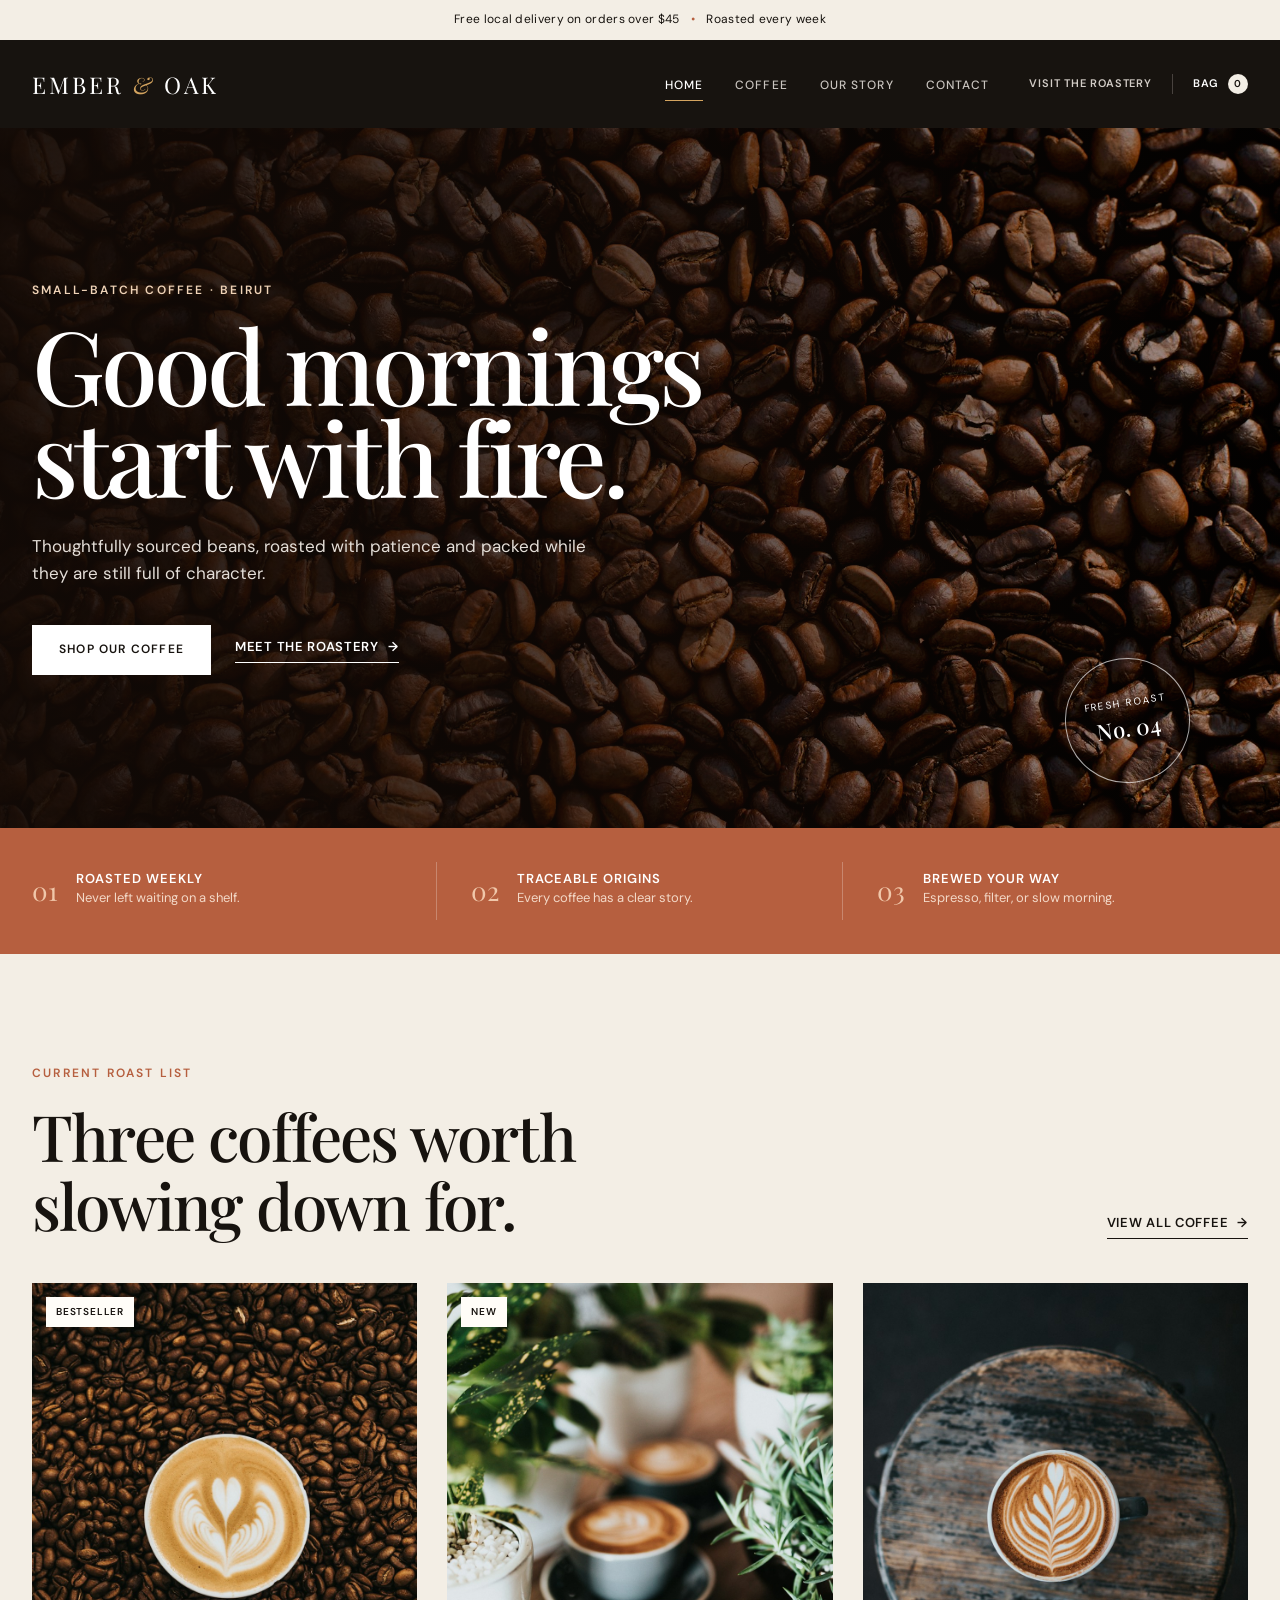
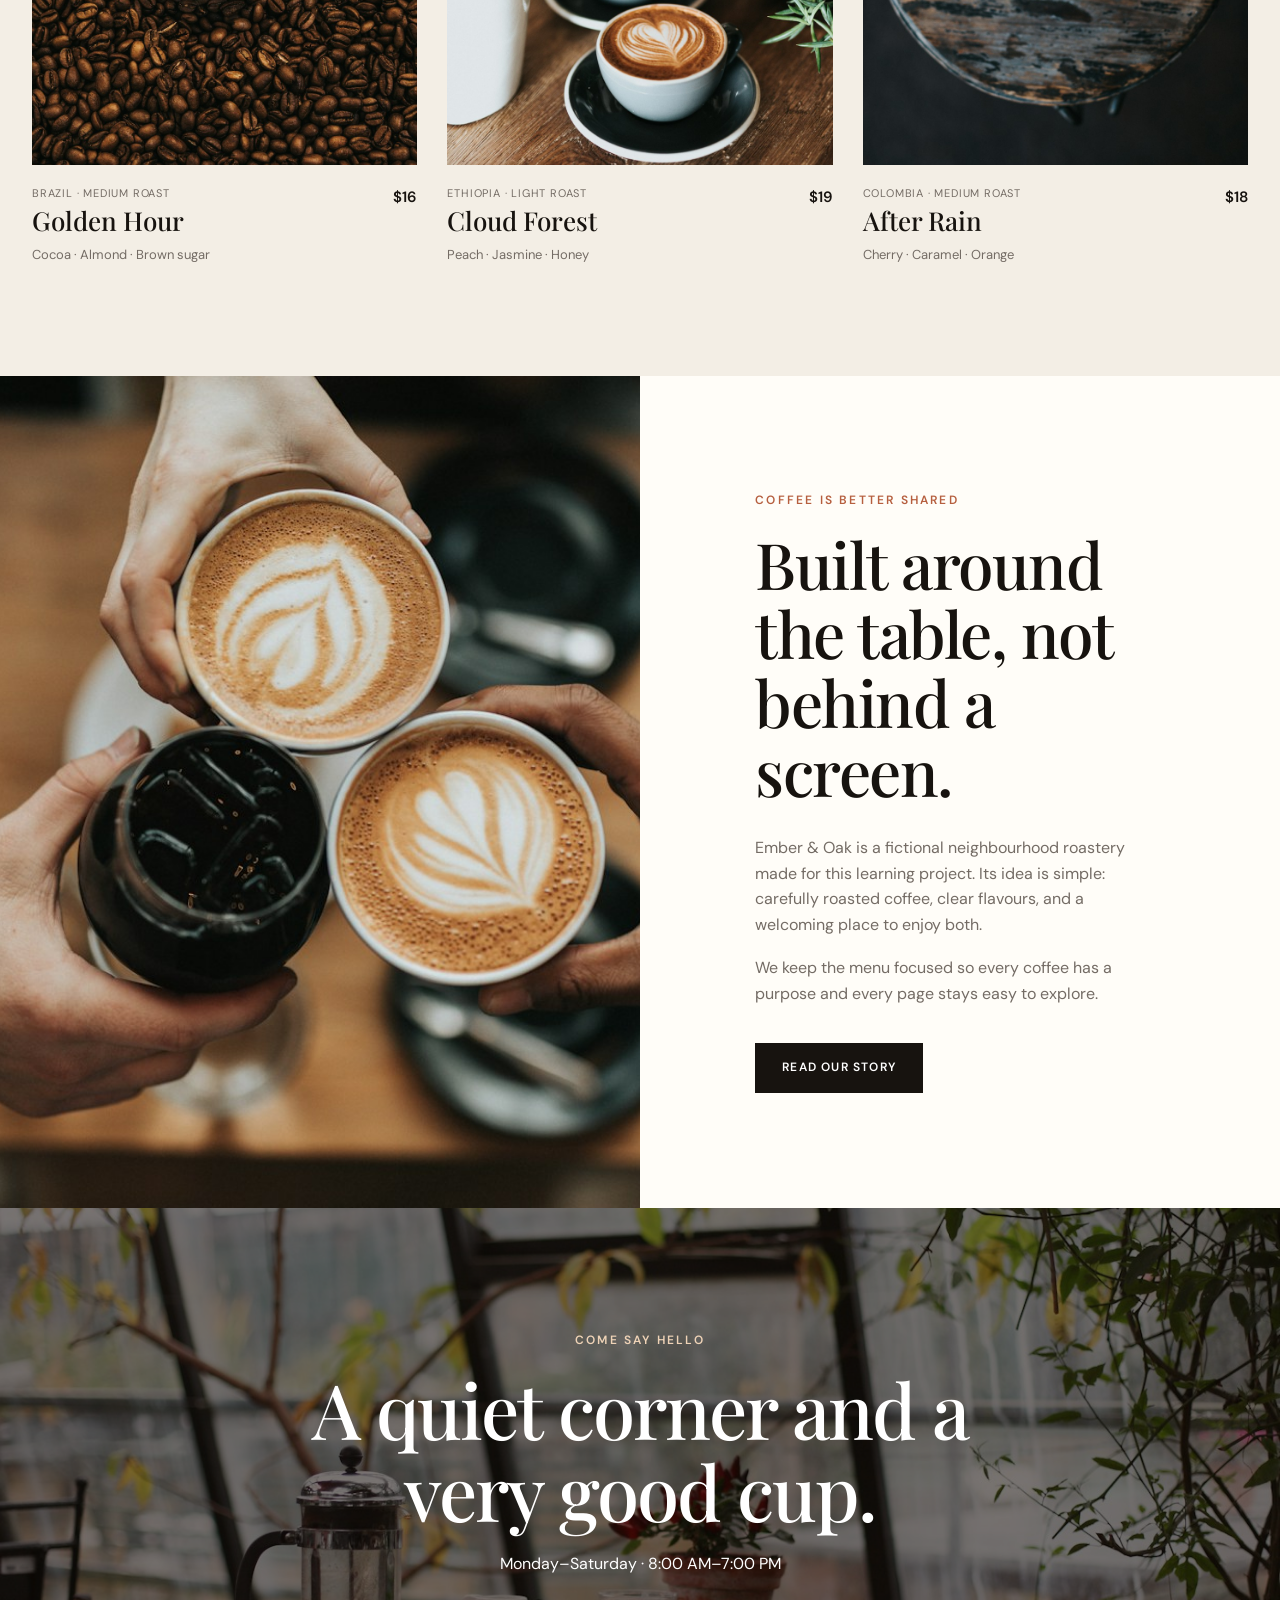
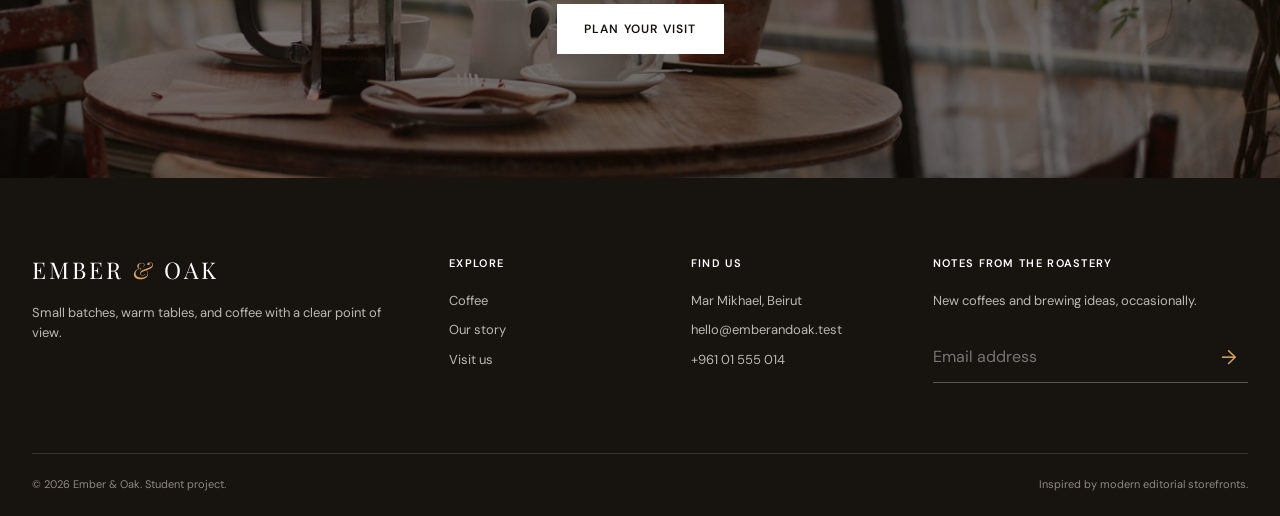
==== index.htm @ 6f73a530 "Build responsive Ember and Oak coffee website" ====
<!DOCTYPE html>
<html lang="en">
<head>
  <!-- Basic metadata helps the browser understand and display the page correctly. -->
  <meta charset="UTF-8">
  <meta name="viewport" content="width=device-width, initial-scale=1.0">
  <meta name="description" content="Ember & Oak is a fictional small-batch coffee roastery created as an HTML and CSS learning project.">
  <title>Ember & Oak | Small-Batch Coffee</title>

  <!-- Google Fonts gives the project an editorial serif and a clean body font. -->
  <link rel="preconnect" href="https://fonts.googleapis.com">
  <link rel="preconnect" href="https://fonts.gstatic.com" crossorigin>
  <link href="https://fonts.googleapis.com/css2?family=DM+Sans:wght@400;500;600&family=Playfair+Display:wght@500;600&display=swap" rel="stylesheet">

  <!-- Every page uses the same stylesheet to keep the design consistent. -->
  <link rel="stylesheet" href="style.css">
</head>

<body>
  <!-- The announcement bar is separate from the header so it can have its own colour. -->
  <div class="announcement-bar">
    <p>Free local delivery on orders over $45 <span aria-hidden="true">•</span> Roasted every week</p>
  </div>

  <!-- Reusable site header: this same structure appears on all four pages. -->
  <header class="site-header">
    <div class="container nav-shell">
      <!-- This hidden checkbox lets CSS open the mobile menu without JavaScript. -->
      <input class="menu-toggle" type="checkbox" id="menu-toggle">
      <label class="menu-button" for="menu-toggle" aria-label="Open navigation menu">
        <span></span><span></span><span></span>
      </label>

      <!-- The logo is also a link back to the homepage. -->
      <a class="brand" href="index.htm">EMBER <span>&amp;</span> OAK</a>

      <nav class="main-nav" aria-label="Main navigation">
        <ul class="nav-list">
          <li><a class="active" href="index.htm">Home</a></li>
          <li><a href="products.htm">Coffee</a></li>
          <li><a href="about.htm">Our Story</a></li>
          <li><a href="contact.htm">Contact</a></li>
        </ul>
      </nav>

      <div class="nav-actions">
        <a class="visit-link" href="contact.htm">Visit the roastery</a>
        <a class="cart-link" href="products.htm" aria-label="View coffee products">Bag <span>0</span></a>
      </div>
    </div>
  </header>

  <main>
    <!-- HERO: a large image and message create the first strong visual impression. -->
    <section class="hero">
      <img class="hero-image" src="images/hero.jpg" alt="A close view of freshly roasted coffee beans">
      <div class="hero-overlay"></div>

      <div class="container hero-content">
        <p class="eyebrow light">Small-batch coffee · Beirut</p>
        <h1>Good mornings<br>start with fire.</h1>
        <p class="hero-text">Thoughtfully sourced beans, roasted with patience and packed while they are still full of character.</p>
        <div class="button-row">
          <a class="button button-light" href="products.htm">Shop our coffee</a>
          <a class="text-link light-link" href="about.htm">Meet the roastery <span aria-hidden="true">→</span></a>
        </div>
      </div>

      <!-- A small decorative label adds the editorial feel of the reference website. -->
      <div class="roast-stamp">
        <span>Fresh roast</span>
        <strong>No. 04</strong>
      </div>
    </section>

    <!-- BENEFITS: Flexbox will place these three items in a row on larger screens. -->
    <section class="benefit-strip" aria-label="Our coffee promises">
      <div class="container benefit-list">
        <article class="benefit-item">
          <span class="benefit-number">01</span>
          <div>
            <h2>Roasted weekly</h2>
            <p>Never left waiting on a shelf.</p>
          </div>
        </article>
        <article class="benefit-item">
          <span class="benefit-number">02</span>
          <div>
            <h2>Traceable origins</h2>
            <p>Every coffee has a clear story.</p>
          </div>
        </article>
        <article class="benefit-item">
          <span class="benefit-number">03</span>
          <div>
            <h2>Brewed your way</h2>
            <p>Espresso, filter, or slow morning.</p>
          </div>
        </article>
      </div>
    </section>

    <!-- FEATURED PRODUCTS: cards repeat the same HTML structure for consistency. -->
    <section class="section-space">
      <div class="container">
        <div class="section-heading">
          <div>
            <p class="eyebrow">Current roast list</p>
            <h2>Three coffees worth slowing down for.</h2>
          </div>
          <a class="text-link" href="products.htm">View all coffee <span aria-hidden="true">→</span></a>
        </div>

        <div class="product-grid">
          <article class="product-card">
            <a class="product-image-link" href="products.htm">
              <img src="images/coffee-1.jpg" alt="Latte surrounded by roasted coffee beans">
              <span class="product-label">Bestseller</span>
            </a>
            <div class="product-info">
              <div>
                <p class="product-origin">Brazil · Medium roast</p>
                <h3>Golden Hour</h3>
              </div>
              <p class="product-price">$16</p>
            </div>
            <p class="taste-notes">Cocoa · Almond · Brown sugar</p>
          </article>

          <article class="product-card">
            <a class="product-image-link" href="products.htm">
              <img src="images/coffee-2.jpg" alt="Three cups of coffee among green plants">
              <span class="product-label">New</span>
            </a>
            <div class="product-info">
              <div>
                <p class="product-origin">Ethiopia · Light roast</p>
                <h3>Cloud Forest</h3>
              </div>
              <p class="product-price">$19</p>
            </div>
            <p class="taste-notes">Peach · Jasmine · Honey</p>
          </article>

          <article class="product-card">
            <a class="product-image-link" href="products.htm">
              <img src="images/coffee-5.jpg" alt="Latte on a weathered wooden table">
            </a>
            <div class="product-info">
              <div>
                <p class="product-origin">Colombia · Medium roast</p>
                <h3>After Rain</h3>
              </div>
              <p class="product-price">$18</p>
            </div>
            <p class="taste-notes">Cherry · Caramel · Orange</p>
          </article>
        </div>
      </div>
    </section>

    <!-- STORY: two children in a flex container create a 50/50 split layout. -->
    <section class="story-section">
      <div class="story-image-wrap">
        <img src="images/story.jpg" alt="Friends sharing three different coffee drinks">
      </div>
      <div class="story-copy">
        <p class="eyebrow">Coffee is better shared</p>
        <h2>Built around the table, not behind a screen.</h2>
        <p>Ember &amp; Oak is a fictional neighbourhood roastery made for this learning project. Its idea is simple: carefully roasted coffee, clear flavours, and a welcoming place to enjoy both.</p>
        <p>We keep the menu focused so every coffee has a purpose and every page stays easy to explore.</p>
        <a class="button button-dark" href="about.htm">Read our story</a>
      </div>
    </section>

    <!-- VISIT CTA: the background image gives this short section a strong finish. -->
    <section class="visit-banner">
      <img src="images/cafe.jpg" alt="A bright café table beside a window and plants">
      <div class="visit-overlay"></div>
      <div class="visit-content">
        <p class="eyebrow light">Come say hello</p>
        <h2>A quiet corner and a very good cup.</h2>
        <p>Monday–Saturday · 8:00 AM–7:00 PM</p>
        <a class="button button-light" href="contact.htm">Plan your visit</a>
      </div>
    </section>
  </main>

  <!-- FOOTER: Flexbox wraps these columns on smaller screens. -->
  <footer class="site-footer">
    <div class="container footer-top">
      <div class="footer-brand">
        <a class="brand" href="index.htm">EMBER <span>&amp;</span> OAK</a>
        <p>Small batches, warm tables, and coffee with a clear point of view.</p>
      </div>

      <div class="footer-column">
        <h2>Explore</h2>
        <a href="products.htm">Coffee</a>
        <a href="about.htm">Our story</a>
        <a href="contact.htm">Visit us</a>
      </div>

      <div class="footer-column">
        <h2>Find us</h2>
        <p>Mar Mikhael, Beirut</p>
        <p>hello@emberandoak.test</p>
        <p>+961 01 555 014</p>
      </div>

      <!-- This form is visual only because this assignment has no backend. -->
      <div class="footer-column newsletter">
        <h2>Notes from the roastery</h2>
        <p>New coffees and brewing ideas, occasionally.</p>
        <form class="newsletter-form" action="#">
          <label class="visually-hidden" for="footer-email">Email address</label>
          <input id="footer-email" type="email" placeholder="Email address">
          <button type="submit" aria-label="Join newsletter">→</button>
        </form>
      </div>
    </div>

    <div class="container footer-bottom">
      <p>© 2026 Ember &amp; Oak. Student project.</p>
      <p>Inspired by modern editorial storefronts.</p>
    </div>
  </footer>
</body>
</html>
---- style.css ----
/* ================================================================
   EMBER & OAK — SHARED STYLESHEET

   This one CSS file styles all four HTML pages. Keeping styles in one
   place avoids repeating code and makes the website easier to update.
   ================================================================ */

/* ---------- 1. DESIGN VARIABLES ----------
   Variables store values we use many times. Changing one variable can
   update the colour or width everywhere it appears. */
:root {
  --cream: #f3eee5;
  --paper: #fffdf8;
  --ink: #17130f;
  --espresso: #24150e;
  --brown: #6e4531;
  --clay: #b65f3f;
  --gold: #d4a45f;
  --muted: #746c65;
  --line: #d8cfc3;
  --white: #ffffff;
  --container: 1280px;
  --serif: "Playfair Display", Georgia, serif;
  --sans: "DM Sans", Arial, sans-serif;
}

/* ---------- 2. SMALL RESET ----------
   Browsers add default margins and different sizing rules. This reset
   gives us a predictable starting point. */
* {
  margin: 0;
  padding: 0;
  box-sizing: border-box;
}

html {
  scroll-behavior: smooth;
}

body {
  min-height: 100vh;
  overflow-x: hidden;
  background: var(--cream);
  color: var(--ink);
  font-family: var(--sans);
  line-height: 1.6;
}

img {
  max-width: 100%;
  display: block;
}

a {
  color: inherit;
  text-decoration: none;
}

button,
input,
select,
textarea {
  color: inherit;
  font: inherit;
}

button {
  cursor: pointer;
}

h1,
h2,
h3 {
  font-family: var(--serif);
  font-weight: 500;
  line-height: 1.08;
}

/* ---------- 3. REUSABLE HELPERS ---------- */

/* min() keeps the content centred with safe space on both sides. */
.container {
  width: min(calc(100% - 64px), var(--container));
  margin-inline: auto;
}

.section-space {
  padding: 110px 0;
}

.eyebrow {
  margin-bottom: 18px;
  color: var(--clay);
  font-size: 12px;
  font-weight: 600;
  letter-spacing: 2.2px;
  text-transform: uppercase;
}

.eyebrow.light {
  color: #efd3b7;
}

.visually-hidden {
  position: absolute;
  width: 1px;
  height: 1px;
  padding: 0;
  overflow: hidden;
  clip: rect(0, 0, 0, 0);
  white-space: nowrap;
  border: 0;
}

/* Buttons are anchors or <button> elements with the same visual class. */
.button {
  min-height: 50px;
  padding: 0 26px;
  display: inline-flex;
  align-items: center;
  justify-content: center;
  border: 1px solid transparent;
  font-size: 12px;
  font-weight: 600;
  letter-spacing: 1.2px;
  text-transform: uppercase;
  transition: background-color 0.2s ease, color 0.2s ease, transform 0.2s ease;
}

.button:hover {
  transform: translateY(-2px);
}

.button-light {
  background: var(--white);
  color: var(--ink);
}

.button-light:hover {
  background: var(--gold);
}

.button-dark {
  background: var(--ink);
  color: var(--white);
}

.button-dark:hover {
  background: var(--clay);
}

.text-link {
  display: inline-flex;
  align-items: center;
  gap: 9px;
  padding-bottom: 4px;
  border-bottom: 1px solid currentColor;
  font-size: 13px;
  font-weight: 600;
  letter-spacing: 0.7px;
  text-transform: uppercase;
}

.text-link span {
  transition: transform 0.2s ease;
}

.text-link:hover span {
  transform: translateX(5px);
}

.light-link {
  color: var(--white);
}

.button-row {
  display: flex;
  align-items: center;
  flex-wrap: wrap;
  gap: 24px;
}

/* ---------- 4. ANNOUNCEMENT AND NAVIGATION ---------- */
.announcement-bar {
  min-height: 40px;
  padding: 8px 20px;
  display: flex;
  align-items: center;
  justify-content: center;
  background: var(--cream);
  font-size: 12px;
  letter-spacing: 0.3px;
  text-align: center;
}

.announcement-bar span {
  margin: 0 8px;
  color: var(--clay);
}

.site-header {
  position: relative;
  z-index: 20;
  background: var(--ink);
  color: var(--white);
}

/* Flexbox creates one row: menu/logo/nav/actions. */
.nav-shell {
  position: relative;
  min-height: 88px;
  display: flex;
  align-items: center;
  gap: 40px;
}

.brand {
  flex-shrink: 0;
  font-family: var(--serif);
  font-size: 23px;
  letter-spacing: 3px;
  line-height: 1;
  white-space: nowrap;
}

.brand span {
  color: var(--gold);
  font-style: italic;
}

.main-nav {
  margin-left: auto;
}

.nav-list {
  display: flex;
  align-items: center;
  gap: 32px;
  list-style: none;
}

.nav-list a {
  position: relative;
  padding: 34px 0;
  color: #c9c4bf;
  font-size: 12px;
  font-weight: 500;
  letter-spacing: 1.1px;
  text-transform: uppercase;
}

.nav-list a::after {
  content: "";
  position: absolute;
  right: 0;
  bottom: 26px;
  left: 0;
  height: 1px;
  background: var(--gold);
  transform: scaleX(0);
  transform-origin: right;
  transition: transform 0.2s ease;
}

.nav-list a:hover,
.nav-list a.active {
  color: var(--white);
}

.nav-list a:hover::after,
.nav-list a.active::after {
  transform: scaleX(1);
  transform-origin: left;
}

.nav-actions {
  display: flex;
  align-items: center;
  gap: 20px;
  font-size: 11px;
  font-weight: 600;
  letter-spacing: 0.8px;
  text-transform: uppercase;
  white-space: nowrap;
}

.visit-link {
  color: #d2ccc6;
}

.cart-link {
  padding-left: 20px;
  border-left: 1px solid #48423e;
}

.cart-link span {
  width: 20px;
  height: 20px;
  margin-left: 5px;
  display: inline-flex;
  align-items: center;
  justify-content: center;
  border-radius: 50%;
  background: var(--cream);
  color: var(--ink);
  font-size: 10px;
}

/* The checkbox is functional but invisible. */
.menu-toggle {
  position: absolute;
  opacity: 0;
  pointer-events: none;
}

.menu-button {
  width: 26px;
  display: none;
  flex-direction: column;
  gap: 6px;
  cursor: pointer;
}

.menu-button span {
  width: 100%;
  height: 1px;
  display: block;
  background: var(--white);
}

/* ---------- 5. HOMEPAGE HERO ---------- */
.hero {
  position: relative;
  min-height: 700px;
  display: flex;
  align-items: center;
  overflow: hidden;
  background: var(--espresso);
}

.hero-image,
.hero-overlay {
  position: absolute;
  inset: 0;
  width: 100%;
  height: 100%;
}

.hero-image {
  object-fit: cover;
  object-position: center;
}

/* The gradient darkens only the left side so the text remains readable. */
.hero-overlay {
  background: linear-gradient(90deg, rgba(18, 10, 6, 0.93) 0%, rgba(18, 10, 6, 0.64) 47%, rgba(18, 10, 6, 0.12) 100%);
}

.hero-content {
  position: relative;
  z-index: 2;
  padding-block: 110px;
  color: var(--white);
}

.hero h1 {
  max-width: 760px;
  margin-bottom: 30px;
  font-size: clamp(62px, 8vw, 120px);
  letter-spacing: -4px;
  line-height: 0.9;
}

.hero-text {
  max-width: 570px;
  margin-bottom: 38px;
  color: #e4ded8;
  font-size: 17px;
}

.roast-stamp {
  position: absolute;
  right: 7vw;
  bottom: 45px;
  z-index: 3;
  width: 125px;
  height: 125px;
  display: flex;
  flex-direction: column;
  align-items: center;
  justify-content: center;
  border: 1px solid rgba(255, 255, 255, 0.65);
  border-radius: 50%;
  color: var(--white);
  text-align: center;
  transform: rotate(-8deg);
}

.roast-stamp span {
  font-size: 10px;
  letter-spacing: 1.5px;
  text-transform: uppercase;
}

.roast-stamp strong {
  font-family: var(--serif);
  font-size: 22px;
  font-weight: 500;
}

/* ---------- 6. BENEFIT STRIP ---------- */
.benefit-strip {
  padding: 34px 0;
  background: var(--clay);
  color: var(--white);
}

.benefit-list {
  display: flex;
  justify-content: space-between;
}

.benefit-item {
  flex: 1 1 33.333%;
  padding: 8px 34px;
  display: flex;
  align-items: center;
  gap: 18px;
  border-right: 1px solid rgba(255, 255, 255, 0.25);
}

.benefit-item:first-child {
  padding-left: 0;
}

.benefit-item:last-child {
  padding-right: 0;
  border-right: 0;
}

.benefit-number {
  font-family: var(--serif);
  font-size: 26px;
  color: #f0c7aa;
}

.benefit-item h2 {
  margin-bottom: 2px;
  font-family: var(--sans);
  font-size: 13px;
  font-weight: 600;
  letter-spacing: 1px;
  text-transform: uppercase;
}

.benefit-item p {
  color: #f3d9c8;
  font-size: 13px;
}

/* ---------- 7. SECTION HEADINGS AND PRODUCT CARDS ---------- */
.section-heading {
  margin-bottom: 44px;
  display: flex;
  align-items: flex-end;
  justify-content: space-between;
  gap: 40px;
}

.section-heading h2 {
  max-width: 720px;
  font-size: clamp(40px, 5vw, 66px);
  letter-spacing: -1.8px;
}

/* The grid is built with Flexbox because Flexbox is a focus of the task. */
.product-grid {
  display: flex;
  flex-wrap: wrap;
  gap: 30px;
}

.product-card {
  flex: 1 1 calc(33.333% - 20px);
  min-width: 260px;
}

.product-image-link {
  position: relative;
  aspect-ratio: 4 / 5;
  display: block;
  overflow: hidden;
  background: #ded5ca;
}

.product-image-link img {
  width: 100%;
  height: 100%;
  object-fit: cover;
  transition: transform 0.45s ease;
}

.product-card:hover .product-image-link img {
  transform: scale(1.035);
}

.product-label {
  position: absolute;
  top: 14px;
  left: 14px;
  padding: 7px 10px;
  background: var(--paper);
  color: var(--ink);
  font-size: 10px;
  font-weight: 600;
  letter-spacing: 0.8px;
  text-transform: uppercase;
}

.product-info {
  margin-top: 20px;
  display: flex;
  align-items: flex-start;
  justify-content: space-between;
  gap: 20px;
}

.product-origin {
  margin-bottom: 5px;
  color: var(--muted);
  font-size: 11px;
  letter-spacing: 0.8px;
  text-transform: uppercase;
}

.product-info h2,
.product-info h3 {
  font-size: 26px;
}

.product-price {
  font-size: 15px;
  font-weight: 600;
}

.taste-notes {
  margin-top: 10px;
  color: var(--muted);
  font-size: 13px;
}

/* ---------- 8. SPLIT STORY SECTION ---------- */
.story-section {
  display: flex;
  align-items: stretch;
  background: var(--paper);
}

.story-image-wrap,
.story-copy {
  flex: 1 1 50%;
}

.story-image-wrap {
  min-height: 650px;
}

.story-image-wrap img {
  width: 100%;
  height: 100%;
  object-fit: cover;
}

.story-copy {
  padding: clamp(70px, 9vw, 145px);
  display: flex;
  flex-direction: column;
  align-items: flex-start;
  justify-content: center;
}

.story-copy h2 {
  max-width: 600px;
  margin-bottom: 30px;
  font-size: clamp(42px, 5vw, 68px);
  letter-spacing: -1.5px;
}

.story-copy p:not(.eyebrow) {
  max-width: 590px;
  margin-bottom: 18px;
  color: var(--muted);
}

.story-copy .button {
  margin-top: 18px;
}

/* ---------- 9. VISIT BANNER ---------- */
.visit-banner {
  position: relative;
  min-height: 570px;
  display: flex;
  align-items: center;
  justify-content: center;
  overflow: hidden;
  text-align: center;
}

.visit-banner > img,
.visit-overlay {
  position: absolute;
  inset: 0;
  width: 100%;
  height: 100%;
}

.visit-banner > img {
  object-fit: cover;
}

.visit-overlay {
  background: rgba(20, 12, 7, 0.57);
}

.visit-content {
  position: relative;
  z-index: 2;
  width: min(calc(100% - 40px), 720px);
  color: var(--white);
}

.visit-content h2 {
  margin-bottom: 18px;
  font-size: clamp(44px, 6vw, 76px);
  letter-spacing: -2px;
}

.visit-content > p:not(.eyebrow) {
  margin-bottom: 28px;
}

/* ---------- 10. PRODUCTS PAGE ---------- */
.page-hero {
  min-height: 470px;
  display: flex;
  align-items: center;
  color: var(--white);
}

.coffee-page-hero {
  background:
    linear-gradient(90deg, rgba(20, 11, 6, 0.95), rgba(20, 11, 6, 0.48)),
    url("images/coffee-6.jpg") center / cover no-repeat;
}

.page-hero-content {
  padding-block: 80px;
}

.page-hero h1 {
  max-width: 820px;
  margin-bottom: 24px;
  font-size: clamp(54px, 7vw, 92px);
  letter-spacing: -3px;
}

.page-hero-content > p:last-child {
  max-width: 610px;
  color: #ded7d1;
  font-size: 17px;
}

.product-toolbar {
  margin-bottom: 45px;
  padding-bottom: 20px;
  display: flex;
  align-items: center;
  justify-content: space-between;
  gap: 30px;
  border-bottom: 1px solid var(--line);
}

.filter-list {
  display: flex;
  align-items: center;
  flex-wrap: wrap;
  gap: 8px;
}

.filter-button {
  padding: 8px 14px;
  border: 1px solid var(--line);
  border-radius: 30px;
  background: transparent;
  color: var(--muted);
  font-size: 12px;
}

.filter-button:hover,
.filter-button.active {
  border-color: var(--ink);
  background: var(--ink);
  color: var(--white);
}

.full-product-grid {
  row-gap: 65px;
}

.brew-callout {
  padding: 90px 0;
  background: var(--clay);
  color: var(--white);
}

.brew-callout-inner {
  display: flex;
  align-items: center;
  justify-content: space-between;
  gap: 50px;
}

.brew-callout h2 {
  max-width: 820px;
  font-size: clamp(40px, 5vw, 64px);
}

/* ---------- 11. ABOUT PAGE ---------- */
.inner-hero {
  min-height: 660px;
  display: flex;
  background: var(--paper);
}

.inner-hero-copy,
.inner-hero-image {
  flex: 1 1 50%;
}

.inner-hero-copy {
  padding: clamp(70px, 9vw, 150px);
  display: flex;
  flex-direction: column;
  align-items: flex-start;
  justify-content: center;
}

.inner-hero-copy h1 {
  max-width: 670px;
  margin-bottom: 30px;
  font-size: clamp(52px, 6vw, 86px);
  letter-spacing: -2.5px;
}

.inner-hero-copy > p:last-child {
  max-width: 560px;
  color: var(--muted);
  font-size: 17px;
}

.inner-hero-image img {
  width: 100%;
  height: 100%;
  object-fit: cover;
}

.stats-section {
  padding: 52px 0;
  background: var(--espresso);
  color: var(--white);
}

.stats-list {
  display: flex;
}

.stat {
  flex: 1 1 25%;
  padding: 5px 32px;
  display: flex;
  flex-direction: column;
  border-right: 1px solid #524035;
}

.stat:first-child {
  padding-left: 0;
}

.stat:last-child {
  padding-right: 0;
  border-right: 0;
}

.stat strong {
  margin-bottom: 4px;
  font-family: var(--serif);
  font-size: 44px;
  font-weight: 500;
  color: var(--gold);
}

.stat span {
  color: #cfc3b9;
  font-size: 12px;
  letter-spacing: 0.7px;
  text-transform: uppercase;
}

.editorial-story {
  max-width: 1000px;
}

.editorial-story h2 {
  max-width: 900px;
  margin-bottom: 48px;
  font-size: clamp(48px, 6vw, 78px);
  letter-spacing: -2px;
}

.story-columns {
  display: flex;
  gap: 55px;
}

.story-columns p {
  flex: 1 1 50%;
  color: var(--muted);
  font-size: 16px;
}

.process-section {
  background: #e8dfd4;
}

.process-list {
  display: flex;
  gap: 24px;
}

.process-card {
  flex: 1 1 33.333%;
  min-height: 320px;
  padding: 38px;
  display: flex;
  flex-direction: column;
  background: var(--paper);
}

.process-card > span {
  margin-bottom: auto;
  color: var(--clay);
  font-family: var(--serif);
  font-size: 30px;
}

.process-card h3 {
  margin: 42px 0 14px;
  font-size: 28px;
}

.process-card p {
  color: var(--muted);
  font-size: 14px;
}

.reverse-story {
  flex-direction: row-reverse;
}

/* ---------- 12. CONTACT PAGE ---------- */
.contact-intro {
  padding: 110px 0 75px;
  background: var(--paper);
}

.contact-intro h1 {
  max-width: 1000px;
  font-size: clamp(54px, 7vw, 94px);
  letter-spacing: -3px;
}

.contact-section {
  padding: 95px 0 120px;
  background: var(--paper);
}

.contact-layout {
  display: flex;
  align-items: flex-start;
  gap: clamp(70px, 10vw, 150px);
}

.contact-details,
.contact-form {
  flex: 1 1 50%;
}

.contact-details h2 {
  max-width: 530px;
  margin-bottom: 25px;
  font-size: clamp(42px, 5vw, 66px);
}

.contact-lead {
  max-width: 520px;
  margin-bottom: 45px;
  color: var(--muted);
}

.contact-group {
  padding: 22px 0;
  border-top: 1px solid var(--line);
}

.contact-group h3 {
  margin-bottom: 8px;
  font-family: var(--sans);
  font-size: 12px;
  font-weight: 600;
  letter-spacing: 1px;
  text-transform: uppercase;
}

.contact-group p {
  color: var(--muted);
}

.contact-form {
  padding: 45px;
  background: var(--cream);
}

.form-row {
  display: flex;
  gap: 18px;
}

.form-row .form-field {
  flex: 1 1 50%;
}

.form-field {
  margin-bottom: 22px;
}

.form-field label {
  margin-bottom: 8px;
  display: block;
  font-size: 12px;
  font-weight: 600;
  letter-spacing: 0.6px;
}

.form-field input,
.form-field select,
.form-field textarea {
  width: 100%;
  padding: 14px 0;
  border: 0;
  border-bottom: 1px solid #bcb1a5;
  border-radius: 0;
  outline: none;
  background: transparent;
}

.form-field input:focus,
.form-field select:focus,
.form-field textarea:focus {
  border-bottom-color: var(--clay);
}

.form-field textarea {
  resize: vertical;
}

.form-note {
  margin-top: 14px;
  color: var(--muted);
  font-size: 11px;
}

.contact-image {
  position: relative;
  height: 580px;
  overflow: hidden;
}

.contact-image > img {
  width: 100%;
  height: 100%;
  object-fit: cover;
}

.contact-image-note {
  position: absolute;
  right: 7vw;
  bottom: 45px;
  max-width: 360px;
  padding: 28px 32px;
  display: flex;
  flex-direction: column;
  background: var(--paper);
}

.contact-image-note span {
  margin-bottom: 5px;
  color: var(--clay);
  font-size: 11px;
  letter-spacing: 1px;
  text-transform: uppercase;
}

.contact-image-note strong {
  font-family: var(--serif);
  font-size: 27px;
  font-weight: 500;
}

/* ---------- 13. FOOTER ---------- */
.site-footer {
  padding-top: 80px;
  background: var(--ink);
  color: var(--white);
}

.footer-top {
  padding-bottom: 70px;
  display: flex;
  align-items: flex-start;
  justify-content: space-between;
  gap: 55px;
}

.footer-brand {
  flex: 1 1 31%;
  max-width: 390px;
}

.footer-brand .brand {
  margin-bottom: 22px;
  display: inline-block;
}

.footer-brand p,
.footer-column p,
.footer-column a {
  color: #bdb7b1;
  font-size: 13px;
}

.footer-column {
  flex: 1 1 16%;
  display: flex;
  flex-direction: column;
  gap: 9px;
}

.footer-column h2 {
  margin-bottom: 12px;
  font-family: var(--sans);
  font-size: 11px;
  font-weight: 600;
  letter-spacing: 1.3px;
  text-transform: uppercase;
}

.footer-column a:hover {
  color: var(--white);
}

.newsletter {
  flex-basis: 27%;
}

.newsletter-form {
  margin-top: 12px;
  display: flex;
  border-bottom: 1px solid #5b5550;
}

.newsletter-form input {
  width: 100%;
  padding: 12px 0;
  border: 0;
  outline: none;
  background: transparent;
  color: var(--white);
}

.newsletter-form button {
  width: 42px;
  border: 0;
  background: transparent;
  color: var(--gold);
  font-size: 20px;
}

.footer-bottom {
  padding: 22px 0;
  display: flex;
  justify-content: space-between;
  gap: 30px;
  border-top: 1px solid #38322e;
  color: #8f8882;
  font-size: 11px;
}

/* ---------- 14. RESPONSIVE LAYOUTS ----------
   Media queries change the layout when the screen becomes narrower. */

@media (max-width: 1000px) {
  .container {
    width: min(calc(100% - 40px), var(--container));
  }

  .nav-shell {
    min-height: 72px;
    gap: 20px;
  }

  .menu-button {
    display: flex;
  }

  .brand {
    margin-right: auto;
    font-size: 20px;
  }

  /* The mobile menu starts collapsed with a maximum height of zero. */
  .main-nav {
    position: absolute;
    top: 100%;
    left: 50%;
    width: 100vw;
    max-height: 0;
    margin: 0;
    overflow: hidden;
    background: var(--ink);
    transform: translateX(-50%);
    transition: max-height 0.3s ease;
  }

  /* When the checkbox is checked, the menu receives enough height to open. */
  .menu-toggle:checked ~ .main-nav {
    max-height: 330px;
    border-top: 1px solid #37312d;
  }

  .nav-list {
    padding: 18px 20px 25px;
    flex-direction: column;
    align-items: stretch;
    gap: 0;
  }

  .nav-list a {
    padding: 13px 0;
    display: block;
    border-bottom: 1px solid #332d29;
  }

  .nav-list a::after {
    display: none;
  }

  .visit-link {
    display: none;
  }

  .benefit-list,
  .stats-list {
    flex-wrap: wrap;
  }

  .benefit-item {
    flex-basis: 50%;
    padding: 18px 22px;
  }

  .benefit-item:nth-child(2) {
    border-right: 0;
  }

  .benefit-item:last-child {
    flex-basis: 100%;
    padding-left: 0;
    border-top: 1px solid rgba(255, 255, 255, 0.25);
  }

  .story-section,
  .inner-hero,
  .contact-layout {
    flex-direction: column;
  }

  .story-image-wrap,
  .story-copy,
  .inner-hero-copy,
  .inner-hero-image,
  .contact-details,
  .contact-form {
    width: 100%;
    flex-basis: auto;
  }

  .inner-hero-image {
    height: 560px;
  }

  .stat {
    flex-basis: 50%;
    padding: 24px;
  }

  .stat:nth-child(2) {
    border-right: 0;
  }

  .stat:nth-child(3),
  .stat:nth-child(4) {
    border-top: 1px solid #524035;
  }

  .process-list {
    flex-wrap: wrap;
  }

  .process-card {
    flex-basis: calc(50% - 12px);
  }

  .footer-top {
    flex-wrap: wrap;
  }

  .footer-brand {
    flex-basis: 100%;
    max-width: 540px;
  }

  .footer-column {
    flex-basis: 25%;
  }
}

@media (max-width: 720px) {
  .section-space {
    padding: 78px 0;
  }

  .hero {
    min-height: 650px;
  }

  .hero-overlay {
    background: rgba(18, 10, 6, 0.7);
  }

  .hero h1 {
    font-size: clamp(52px, 15vw, 76px);
    letter-spacing: -2.5px;
  }

  .roast-stamp {
    display: none;
  }

  .benefit-item,
  .benefit-item:last-child {
    flex-basis: 100%;
    padding: 20px 0;
    border-right: 0;
    border-bottom: 1px solid rgba(255, 255, 255, 0.25);
  }

  .benefit-item:last-child {
    border-top: 0;
    border-bottom: 0;
  }

  .section-heading,
  .product-toolbar,
  .brew-callout-inner {
    align-items: flex-start;
    flex-direction: column;
  }

  .product-card {
    flex-basis: calc(50% - 15px);
    min-width: 220px;
  }

  .story-image-wrap {
    min-height: 470px;
  }

  .story-copy,
  .inner-hero-copy {
    padding: 75px 24px;
  }

  .story-columns,
  .form-row {
    flex-direction: column;
    gap: 0;
  }

  .process-card {
    flex-basis: 100%;
  }

  .contact-form {
    padding: 30px 22px;
  }

  .contact-image {
    height: 470px;
  }

  .contact-image-note {
    right: 20px;
    bottom: 20px;
    left: 20px;
  }

  .footer-column,
  .newsletter {
    flex-basis: calc(50% - 28px);
  }

  .footer-bottom {
    flex-direction: column;
    gap: 5px;
  }
}

@media (max-width: 520px) {
  .container {
    width: calc(100% - 32px);
  }

  .announcement-bar {
    font-size: 10px;
  }

  .brand {
    font-size: 17px;
    letter-spacing: 2px;
  }

  .cart-link {
    padding-left: 12px;
    font-size: 10px;
  }

  .hero-content {
    padding-block: 85px;
  }

  .hero-text {
    font-size: 15px;
  }

  .button-row {
    align-items: flex-start;
    flex-direction: column;
  }

  .section-heading h2,
  .story-copy h2,
  .editorial-story h2,
  .contact-details h2 {
    font-size: 40px;
  }

  .product-card {
    flex-basis: 100%;
    min-width: 0;
  }

  .page-hero {
    min-height: 430px;
  }

  .page-hero h1,
  .inner-hero-copy h1,
  .contact-intro h1 {
    font-size: 50px;
    letter-spacing: -1.8px;
  }

  .inner-hero-image {
    height: 430px;
  }

  .stat {
    flex-basis: 100%;
    padding: 22px 0;
    border-right: 0;
    border-bottom: 1px solid #524035;
  }

  .stat:nth-child(2) {
    border-bottom: 1px solid #524035;
  }

  .stat:last-child {
    border-bottom: 0;
  }

  .contact-intro {
    padding: 78px 0 45px;
  }

  .contact-section {
    padding: 65px 0 80px;
  }

  .footer-column,
  .newsletter {
    flex-basis: 100%;
  }
}
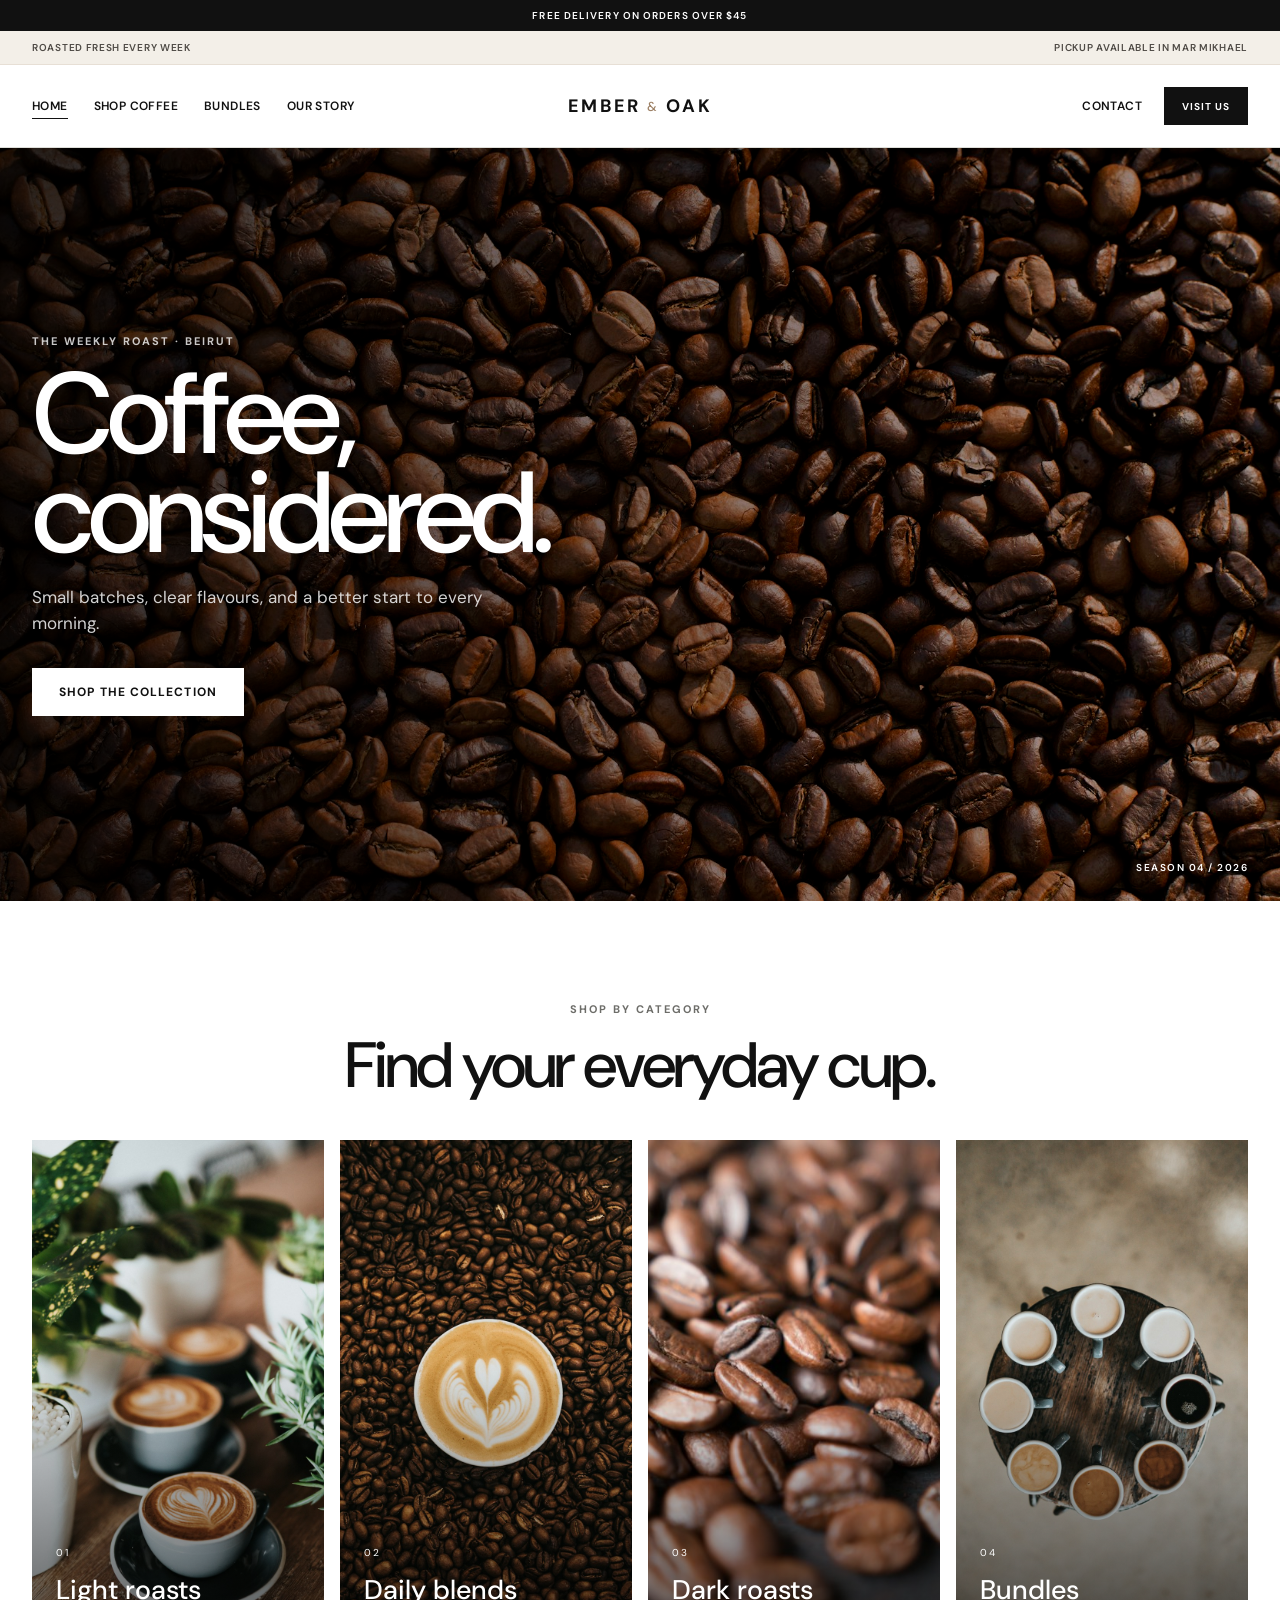
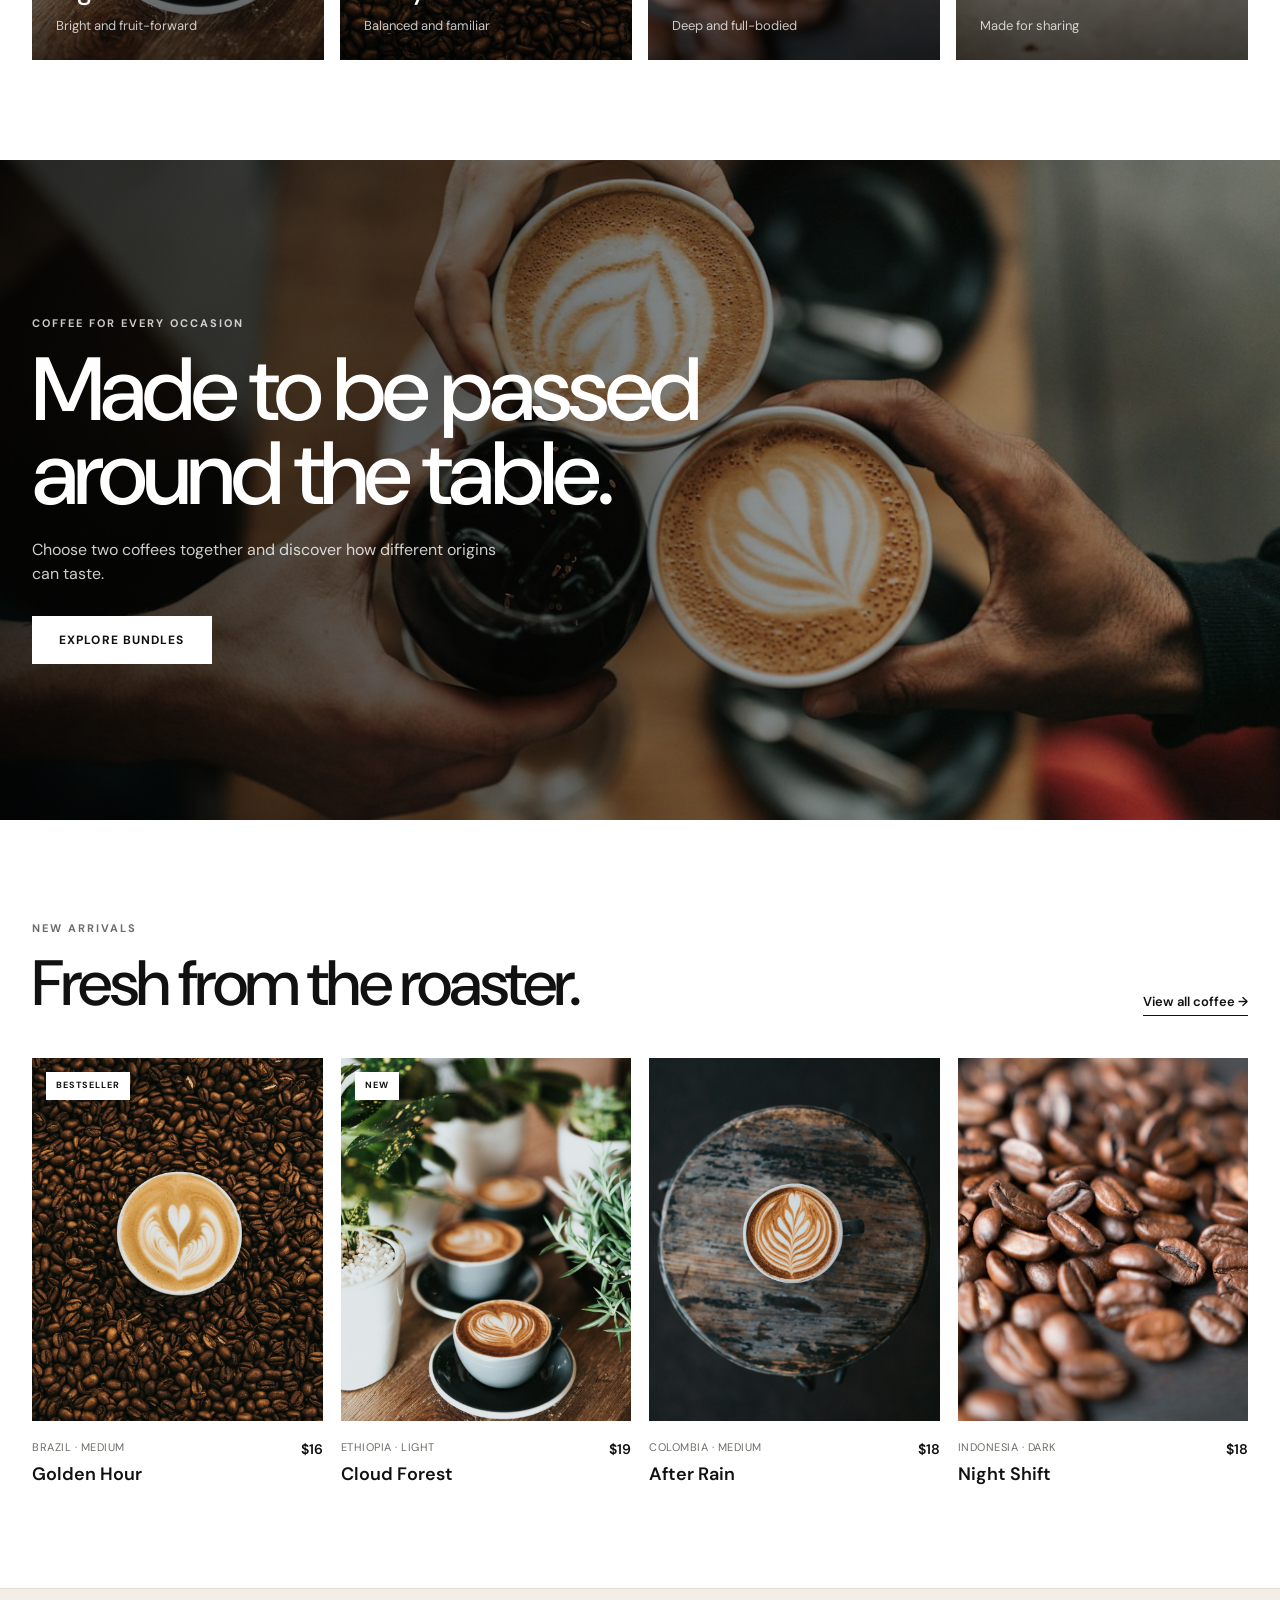
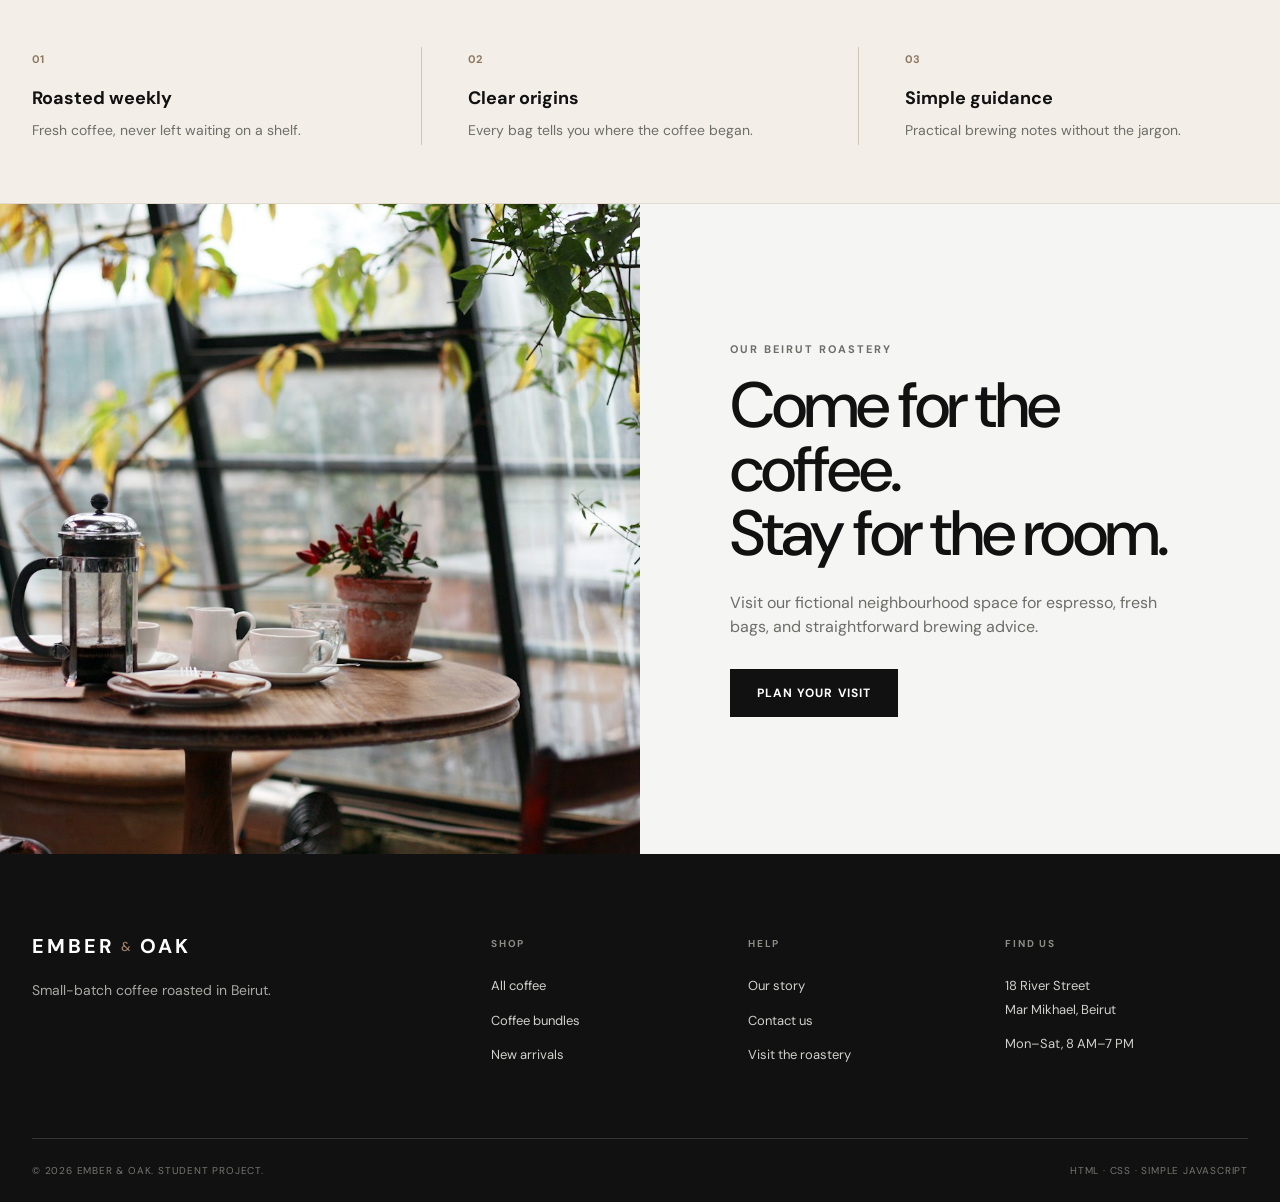
==== commit c4b319a9: "Redesign site around retail reference structure" ====
--- a/index.htm
+++ b/index.htm
@@ -1,229 +1,187 @@
 <!DOCTYPE html>
 <html lang="en">
 <head>
-  <!-- Basic metadata helps the browser understand and display the page correctly. -->
+  <!-- Basic information used by the browser and search engines. -->
   <meta charset="UTF-8">
   <meta name="viewport" content="width=device-width, initial-scale=1.0">
-  <meta name="description" content="Ember & Oak is a fictional small-batch coffee roastery created as an HTML and CSS learning project.">
-  <title>Ember & Oak | Small-Batch Coffee</title>
+  <meta name="description" content="Ember & Oak is a fictional Beirut coffee roastery created as a front-end learning project.">
+  <title>Ember &amp; Oak | Coffee Roasters</title>
 
-  <!-- Google Fonts gives the project an editorial serif and a clean body font. -->
+  <!-- One clean sans-serif family keeps the store-like design consistent. -->
   <link rel="preconnect" href="https://fonts.googleapis.com">
   <link rel="preconnect" href="https://fonts.gstatic.com" crossorigin>
-  <link href="https://fonts.googleapis.com/css2?family=DM+Sans:wght@400;500;600&family=Playfair+Display:wght@500;600&display=swap" rel="stylesheet">
-
-  <!-- Every page uses the same stylesheet to keep the design consistent. -->
-  <link rel="stylesheet" href="style.css">
+  <link href="https://fonts.googleapis.com/css2?family=DM+Sans:wght@400;500;600;700&display=swap" rel="stylesheet">
+  <link rel="stylesheet" href="css/style.css">
 </head>
 
 <body>
-  <!-- The announcement bar is separate from the header so it can have its own colour. -->
+  <!-- The reference store begins with two small information bars. -->
   <div class="announcement-bar">
-    <p>Free local delivery on orders over $45 <span aria-hidden="true">•</span> Roasted every week</p>
+    <p>Free delivery on orders over $45</p>
+  </div>
+  <div class="service-bar">
+    <div class="container service-row">
+      <p>Roasted fresh every week</p>
+      <p>Pickup available in Mar Mikhael</p>
+    </div>
   </div>
 
-  <!-- Reusable site header: this same structure appears on all four pages. -->
+  <!-- This header is repeated on every page because this is plain HTML. -->
   <header class="site-header">
     <div class="container nav-shell">
-      <!-- This hidden checkbox lets CSS open the mobile menu without JavaScript. -->
+      <!-- A checkbox lets CSS open the mobile menu without extra JavaScript. -->
       <input class="menu-toggle" type="checkbox" id="menu-toggle">
       <label class="menu-button" for="menu-toggle" aria-label="Open navigation menu">
         <span></span><span></span><span></span>
       </label>
 
-      <!-- The logo is also a link back to the homepage. -->
-      <a class="brand" href="index.htm">EMBER <span>&amp;</span> OAK</a>
-
       <nav class="main-nav" aria-label="Main navigation">
         <ul class="nav-list">
-          <li><a class="active" href="index.htm">Home</a></li>
-          <li><a href="products.htm">Coffee</a></li>
-          <li><a href="about.htm">Our Story</a></li>
-          <li><a href="contact.htm">Contact</a></li>
+          <li><a class="active" aria-current="page" href="index.htm">Home</a></li>
+          <li><a href="pages/products.htm">Shop coffee</a></li>
+          <li><a href="pages/products.htm#bundles">Bundles</a></li>
+          <li><a href="pages/about.htm">Our story</a></li>
         </ul>
       </nav>
 
+      <a class="brand" href="index.htm" aria-label="Ember and Oak home">
+        <strong>EMBER</strong><span>&amp;</span><strong>OAK</strong>
+      </a>
+
       <div class="nav-actions">
-        <a class="visit-link" href="contact.htm">Visit the roastery</a>
-        <a class="cart-link" href="products.htm" aria-label="View coffee products">Bag <span>0</span></a>
+        <a class="nav-contact" href="pages/contact.htm">Contact</a>
+        <a class="header-cta" href="pages/contact.htm#visit">Visit us</a>
       </div>
     </div>
   </header>
 
   <main>
-    <!-- HERO: a large image and message create the first strong visual impression. -->
-    <section class="hero">
-      <img class="hero-image" src="images/hero.jpg" alt="A close view of freshly roasted coffee beans">
-      <div class="hero-overlay"></div>
+    <!-- HERO: one strong static image replaces the reference site's complex slider. -->
+    <section class="home-hero">
+      <img src="images/hero.jpg" alt="Dark roasted coffee beans">
+      <div class="hero-shade"></div>
+      <div class="container home-hero-content">
+        <p class="eyebrow light">The weekly roast &middot; Beirut</p>
+        <h1>Coffee,<br>considered.</h1>
+        <p>Small batches, clear flavours, and a better start to every morning.</p>
+        <a class="button button-light" href="pages/products.htm">Shop the collection</a>
+      </div>
+      <p class="hero-corner-note">Season 04 / 2026</p>
+    </section>
 
-      <div class="container hero-content">
-        <p class="eyebrow light">Small-batch coffee · Beirut</p>
-        <h1>Good mornings<br>start with fire.</h1>
-        <p class="hero-text">Thoughtfully sourced beans, roasted with patience and packed while they are still full of character.</p>
-        <div class="button-row">
-          <a class="button button-light" href="products.htm">Shop our coffee</a>
-          <a class="text-link light-link" href="about.htm">Meet the roastery <span aria-hidden="true">→</span></a>
+    <!-- CATEGORY CARDS: a simplified version of the reference's Shop by Category area. -->
+    <section class="section">
+      <div class="container">
+        <div class="section-title centered-title">
+          <p class="eyebrow">Shop by category</p>
+          <h2>Find your everyday cup.</h2>
         </div>
-      </div>
 
-      <!-- A small decorative label adds the editorial feel of the reference website. -->
-      <div class="roast-stamp">
-        <span>Fresh roast</span>
-        <strong>No. 04</strong>
+        <div class="category-grid">
+          <a class="category-card" href="pages/products.htm">
+            <img src="images/coffee-2.jpg" alt="Coffee cups surrounded by green plants">
+            <div class="category-shade"></div>
+            <div class="category-copy"><span>01</span><h3>Light roasts</h3><p>Bright and fruit-forward</p></div>
+          </a>
+
+          <a class="category-card" href="pages/products.htm">
+            <img src="images/coffee-1.jpg" alt="Latte beside roasted coffee beans">
+            <div class="category-shade"></div>
+            <div class="category-copy"><span>02</span><h3>Daily blends</h3><p>Balanced and familiar</p></div>
+          </a>
+
+          <a class="category-card" href="pages/products.htm">
+            <img src="images/coffee-6.jpg" alt="Dark roasted coffee beans">
+            <div class="category-shade"></div>
+            <div class="category-copy"><span>03</span><h3>Dark roasts</h3><p>Deep and full-bodied</p></div>
+          </a>
+
+          <a class="category-card" href="pages/products.htm#bundles">
+            <img src="images/coffee-3.jpg" alt="A group of coffee drinks on a table">
+            <div class="category-shade"></div>
+            <div class="category-copy"><span>04</span><h3>Bundles</h3><p>Made for sharing</p></div>
+          </a>
+        </div>
       </div>
     </section>
 
-    <!-- BENEFITS: Flexbox will place these three items in a row on larger screens. -->
-    <section class="benefit-strip" aria-label="Our coffee promises">
-      <div class="container benefit-list">
-        <article class="benefit-item">
-          <span class="benefit-number">01</span>
-          <div>
-            <h2>Roasted weekly</h2>
-            <p>Never left waiting on a shelf.</p>
-          </div>
-        </article>
-        <article class="benefit-item">
-          <span class="benefit-number">02</span>
-          <div>
-            <h2>Traceable origins</h2>
-            <p>Every coffee has a clear story.</p>
-          </div>
-        </article>
-        <article class="benefit-item">
-          <span class="benefit-number">03</span>
-          <div>
-            <h2>Brewed your way</h2>
-            <p>Espresso, filter, or slow morning.</p>
-          </div>
-        </article>
+    <!-- A large promotional image mirrors the reference site's formal-wear banner. -->
+    <section class="feature-banner">
+      <img src="images/story.jpg" alt="Friends sharing several coffee drinks">
+      <div class="feature-shade"></div>
+      <div class="container feature-copy">
+        <p class="eyebrow light">Coffee for every occasion</p>
+        <h2>Made to be passed<br>around the table.</h2>
+        <p>Choose two coffees together and discover how different origins can taste.</p>
+        <a class="button button-light" href="pages/products.htm#bundles">Explore bundles</a>
       </div>
     </section>
 
-    <!-- FEATURED PRODUCTS: cards repeat the same HTML structure for consistency. -->
-    <section class="section-space">
+    <!-- PRODUCT CARDS: four cards are enough for this student-sized homepage. -->
+    <section class="section products-section">
       <div class="container">
-        <div class="section-heading">
-          <div>
-            <p class="eyebrow">Current roast list</p>
-            <h2>Three coffees worth slowing down for.</h2>
-          </div>
-          <a class="text-link" href="products.htm">View all coffee <span aria-hidden="true">→</span></a>
+        <div class="section-title title-with-link">
+          <div><p class="eyebrow">New arrivals</p><h2>Fresh from the roaster.</h2></div>
+          <a class="underlined-link" href="pages/products.htm">View all coffee &rarr;</a>
         </div>
 
-        <div class="product-grid">
+        <div class="product-grid home-product-grid">
           <article class="product-card">
-            <a class="product-image-link" href="products.htm">
-              <img src="images/coffee-1.jpg" alt="Latte surrounded by roasted coffee beans">
-              <span class="product-label">Bestseller</span>
-            </a>
-            <div class="product-info">
-              <div>
-                <p class="product-origin">Brazil · Medium roast</p>
-                <h3>Golden Hour</h3>
-              </div>
-              <p class="product-price">$16</p>
-            </div>
-            <p class="taste-notes">Cocoa · Almond · Brown sugar</p>
+            <a class="product-image" href="pages/products.htm"><img src="images/coffee-1.jpg" alt="Golden Hour coffee"><span class="product-badge">Bestseller</span></a>
+            <div class="product-details"><div><p>Brazil &middot; Medium</p><h3>Golden Hour</h3></div><strong>$16</strong></div>
           </article>
 
           <article class="product-card">
-            <a class="product-image-link" href="products.htm">
-              <img src="images/coffee-2.jpg" alt="Three cups of coffee among green plants">
-              <span class="product-label">New</span>
-            </a>
-            <div class="product-info">
-              <div>
-                <p class="product-origin">Ethiopia · Light roast</p>
-                <h3>Cloud Forest</h3>
-              </div>
-              <p class="product-price">$19</p>
-            </div>
-            <p class="taste-notes">Peach · Jasmine · Honey</p>
+            <a class="product-image" href="pages/products.htm"><img src="images/coffee-2.jpg" alt="Cloud Forest coffee"><span class="product-badge">New</span></a>
+            <div class="product-details"><div><p>Ethiopia &middot; Light</p><h3>Cloud Forest</h3></div><strong>$19</strong></div>
           </article>
 
           <article class="product-card">
-            <a class="product-image-link" href="products.htm">
-              <img src="images/coffee-5.jpg" alt="Latte on a weathered wooden table">
-            </a>
-            <div class="product-info">
-              <div>
-                <p class="product-origin">Colombia · Medium roast</p>
-                <h3>After Rain</h3>
-              </div>
-              <p class="product-price">$18</p>
-            </div>
-            <p class="taste-notes">Cherry · Caramel · Orange</p>
+            <a class="product-image" href="pages/products.htm"><img src="images/coffee-5.jpg" alt="After Rain coffee"></a>
+            <div class="product-details"><div><p>Colombia &middot; Medium</p><h3>After Rain</h3></div><strong>$18</strong></div>
+          </article>
+
+          <article class="product-card">
+            <a class="product-image" href="pages/products.htm"><img src="images/coffee-6.jpg" alt="Night Shift coffee"></a>
+            <div class="product-details"><div><p>Indonesia &middot; Dark</p><h3>Night Shift</h3></div><strong>$18</strong></div>
           </article>
         </div>
       </div>
     </section>
 
-    <!-- STORY: two children in a flex container create a 50/50 split layout. -->
-    <section class="story-section">
-      <div class="story-image-wrap">
-        <img src="images/story.jpg" alt="Friends sharing three different coffee drinks">
-      </div>
-      <div class="story-copy">
-        <p class="eyebrow">Coffee is better shared</p>
-        <h2>Built around the table, not behind a screen.</h2>
-        <p>Ember &amp; Oak is a fictional neighbourhood roastery made for this learning project. Its idea is simple: carefully roasted coffee, clear flavours, and a welcoming place to enjoy both.</p>
-        <p>We keep the menu focused so every coffee has a purpose and every page stays easy to explore.</p>
-        <a class="button button-dark" href="about.htm">Read our story</a>
+    <!-- Short service promises replace complicated ecommerce functionality. -->
+    <section class="promise-strip">
+      <div class="container promise-list">
+        <article><span>01</span><h3>Roasted weekly</h3><p>Fresh coffee, never left waiting on a shelf.</p></article>
+        <article><span>02</span><h3>Clear origins</h3><p>Every bag tells you where the coffee began.</p></article>
+        <article><span>03</span><h3>Simple guidance</h3><p>Practical brewing notes without the jargon.</p></article>
       </div>
     </section>
 
-    <!-- VISIT CTA: the background image gives this short section a strong finish. -->
-    <section class="visit-banner">
-      <img src="images/cafe.jpg" alt="A bright café table beside a window and plants">
-      <div class="visit-overlay"></div>
-      <div class="visit-content">
-        <p class="eyebrow light">Come say hello</p>
-        <h2>A quiet corner and a very good cup.</h2>
-        <p>Monday–Saturday · 8:00 AM–7:00 PM</p>
-        <a class="button button-light" href="contact.htm">Plan your visit</a>
+    <!-- Final split section gives visitors a clear next step. -->
+    <section class="visit-split">
+      <div class="visit-image"><img src="images/cafe.jpg" alt="A bright cafe table beside large windows"></div>
+      <div class="visit-copy">
+        <p class="eyebrow">Our Beirut roastery</p>
+        <h2>Come for the coffee.<br>Stay for the room.</h2>
+        <p>Visit our fictional neighbourhood space for espresso, fresh bags, and straightforward brewing advice.</p>
+        <a class="button button-dark" href="pages/contact.htm#visit">Plan your visit</a>
       </div>
     </section>
   </main>
 
-  <!-- FOOTER: Flexbox wraps these columns on smaller screens. -->
+  <!-- The reference uses a structured footer with shop and help columns. -->
   <footer class="site-footer">
-    <div class="container footer-top">
+    <div class="container footer-grid">
       <div class="footer-brand">
-        <a class="brand" href="index.htm">EMBER <span>&amp;</span> OAK</a>
-        <p>Small batches, warm tables, and coffee with a clear point of view.</p>
+        <a class="brand footer-logo" href="index.htm"><strong>EMBER</strong><span>&amp;</span><strong>OAK</strong></a>
+        <p>Small-batch coffee roasted in Beirut.</p>
       </div>
-
-      <div class="footer-column">
-        <h2>Explore</h2>
-        <a href="products.htm">Coffee</a>
-        <a href="about.htm">Our story</a>
-        <a href="contact.htm">Visit us</a>
-      </div>
-
-      <div class="footer-column">
-        <h2>Find us</h2>
-        <p>Mar Mikhael, Beirut</p>
-        <p>hello@emberandoak.test</p>
-        <p>+961 01 555 014</p>
-      </div>
-
-      <!-- This form is visual only because this assignment has no backend. -->
-      <div class="footer-column newsletter">
-        <h2>Notes from the roastery</h2>
-        <p>New coffees and brewing ideas, occasionally.</p>
-        <form class="newsletter-form" action="#">
-          <label class="visually-hidden" for="footer-email">Email address</label>
-          <input id="footer-email" type="email" placeholder="Email address">
-          <button type="submit" aria-label="Join newsletter">→</button>
-        </form>
-      </div>
+      <div class="footer-column"><h2>Shop</h2><a href="pages/products.htm">All coffee</a><a href="pages/products.htm#bundles">Coffee bundles</a><a href="pages/products.htm">New arrivals</a></div>
+      <div class="footer-column"><h2>Help</h2><a href="pages/about.htm">Our story</a><a href="pages/contact.htm">Contact us</a><a href="pages/contact.htm#visit">Visit the roastery</a></div>
+      <div class="footer-column"><h2>Find us</h2><p>18 River Street<br>Mar Mikhael, Beirut</p><p>Mon&ndash;Sat, 8 AM&ndash;7 PM</p></div>
     </div>
-
-    <div class="container footer-bottom">
-      <p>© 2026 Ember &amp; Oak. Student project.</p>
-      <p>Inspired by modern editorial storefronts.</p>
-    </div>
+    <div class="container footer-bottom"><p>&copy; 2026 Ember &amp; Oak. Student project.</p><p>HTML &middot; CSS &middot; Simple JavaScript</p></div>
   </footer>
 </body>
 </html>
--- a/css/style.css
+++ b/css/style.css
@@ -0,0 +1,1469 @@
+/* ================================================================
+   EMBER & OAK - SHARED STYLESHEET
+
+   The file is divided into numbered sections so a beginner can find
+   the styles for each part of the website quickly.
+   ================================================================ */
+
+/* ----------------------------------------------------------------
+   1. DESIGN VARIABLES
+   Variables prevent us from repeating the same values everywhere.
+   ---------------------------------------------------------------- */
+:root {
+  --black: #111111;
+  --charcoal: #242424;
+  --white: #ffffff;
+  --cream: #f3efe8;
+  --sand: #d8c7b5;
+  --soft-gray: #f5f5f3;
+  --mid-gray: #6d6d69;
+  --line: #deded9;
+  --container: 1380px;
+  --font: "DM Sans", Arial, sans-serif;
+}
+
+/* ----------------------------------------------------------------
+   2. RESET AND BASIC ELEMENTS
+   Browsers include default spacing, so we create a clean baseline.
+   ---------------------------------------------------------------- */
+* {
+  margin: 0;
+  padding: 0;
+  box-sizing: border-box;
+}
+
+html {
+  scroll-behavior: smooth;
+}
+
+body {
+  min-height: 100vh;
+  overflow-x: hidden;
+  background: var(--white);
+  color: var(--black);
+  font-family: var(--font);
+  line-height: 1.5;
+}
+
+img {
+  display: block;
+  width: 100%;
+}
+
+a {
+  color: inherit;
+  text-decoration: none;
+}
+
+button,
+input,
+select,
+textarea {
+  color: inherit;
+  font: inherit;
+}
+
+button {
+  cursor: pointer;
+}
+
+h1,
+h2,
+h3,
+p {
+  overflow-wrap: break-word;
+}
+
+/* ----------------------------------------------------------------
+   3. REUSABLE HELPERS
+   These classes are shared by several different pages.
+   ---------------------------------------------------------------- */
+.container {
+  width: min(calc(100% - 64px), var(--container));
+  margin-inline: auto;
+}
+
+.section {
+  padding: 100px 0;
+}
+
+.eyebrow {
+  margin-bottom: 16px;
+  color: var(--mid-gray);
+  font-size: 11px;
+  font-weight: 700;
+  letter-spacing: 2px;
+  text-transform: uppercase;
+}
+
+.eyebrow.light {
+  color: rgba(255, 255, 255, 0.78);
+}
+
+.button {
+  min-height: 48px;
+  display: inline-flex;
+  align-items: center;
+  justify-content: center;
+  padding: 0 26px;
+  border: 1px solid transparent;
+  font-size: 12px;
+  font-weight: 700;
+  letter-spacing: 1.1px;
+  text-transform: uppercase;
+  transition: background 0.2s ease, color 0.2s ease;
+}
+
+.button-light {
+  background: var(--white);
+  color: var(--black);
+}
+
+.button-light:hover {
+  background: var(--black);
+  color: var(--white);
+  border-color: var(--white);
+}
+
+.button-dark {
+  background: var(--black);
+  color: var(--white);
+}
+
+.button-dark:hover {
+  background: transparent;
+  color: var(--black);
+  border-color: var(--black);
+}
+
+.underlined-link {
+  padding-bottom: 4px;
+  border-bottom: 1px solid var(--black);
+  font-size: 13px;
+  font-weight: 600;
+}
+
+/* ----------------------------------------------------------------
+   4. ANNOUNCEMENT BARS AND HEADER
+   The reference store uses narrow messages above a clean white header.
+   ---------------------------------------------------------------- */
+.announcement-bar {
+  min-height: 31px;
+  display: flex;
+  align-items: center;
+  justify-content: center;
+  padding: 6px 20px;
+  background: var(--black);
+  color: var(--white);
+  text-align: center;
+  font-size: 10px;
+  font-weight: 600;
+  letter-spacing: 1.1px;
+  text-transform: uppercase;
+}
+
+.service-bar {
+  padding: 9px 0;
+  background: var(--cream);
+  border-bottom: 1px solid #e7dfd5;
+  color: #4e4a45;
+  font-size: 10px;
+  font-weight: 600;
+  letter-spacing: 0.7px;
+  text-transform: uppercase;
+}
+
+.service-row {
+  display: flex;
+  justify-content: space-between;
+}
+
+.site-header {
+  position: sticky;
+  top: 0;
+  z-index: 50;
+  background: var(--white);
+  border-bottom: 1px solid var(--line);
+}
+
+.nav-shell {
+  min-height: 82px;
+  display: grid;
+  grid-template-columns: 1fr auto 1fr;
+  align-items: center;
+  gap: 28px;
+}
+
+.main-nav {
+  justify-self: start;
+}
+
+.nav-list {
+  display: flex;
+  align-items: center;
+  gap: 26px;
+  list-style: none;
+}
+
+.nav-list a,
+.nav-contact {
+  position: relative;
+  display: inline-block;
+  padding: 8px 0;
+  font-size: 12px;
+  font-weight: 600;
+  letter-spacing: 0.4px;
+  text-transform: uppercase;
+}
+
+.nav-list a::after,
+.nav-contact::after {
+  content: "";
+  position: absolute;
+  right: 0;
+  bottom: 4px;
+  left: 0;
+  height: 1px;
+  background: var(--black);
+  transform: scaleX(0);
+  transition: transform 0.2s ease;
+}
+
+.nav-list a:hover::after,
+.nav-list a.active::after,
+.nav-contact:hover::after,
+.nav-contact.active::after {
+  transform: scaleX(1);
+}
+
+.brand {
+  justify-self: center;
+  display: flex;
+  align-items: center;
+  gap: 6px;
+  white-space: nowrap;
+  font-size: 18px;
+  letter-spacing: 3px;
+  line-height: 1;
+}
+
+.brand span {
+  color: #9d8065;
+  font-size: 13px;
+  font-weight: 500;
+}
+
+.nav-actions {
+  justify-self: end;
+  display: flex;
+  align-items: center;
+  gap: 22px;
+}
+
+.header-cta {
+  display: inline-flex;
+  align-items: center;
+  justify-content: center;
+  min-height: 38px;
+  padding: 0 18px;
+  background: var(--black);
+  color: var(--white);
+  font-size: 10px;
+  font-weight: 700;
+  letter-spacing: 1px;
+  text-transform: uppercase;
+}
+
+/* The checkbox and hamburger are only used on smaller screens. */
+.menu-toggle,
+.menu-button {
+  display: none;
+}
+
+/* ----------------------------------------------------------------
+   5. HOMEPAGE HERO
+   ---------------------------------------------------------------- */
+.home-hero {
+  position: relative;
+  min-height: 660px;
+  height: calc(100vh - 147px);
+  max-height: 820px;
+  overflow: hidden;
+  background: var(--black);
+  color: var(--white);
+}
+
+.home-hero > img {
+  position: absolute;
+  inset: 0;
+  height: 100%;
+  object-fit: cover;
+}
+
+.hero-shade {
+  position: absolute;
+  inset: 0;
+  background: linear-gradient(90deg, rgba(0, 0, 0, 0.78) 0%, rgba(0, 0, 0, 0.34) 48%, rgba(0, 0, 0, 0.08) 100%);
+}
+
+.home-hero-content {
+  position: relative;
+  z-index: 2;
+  height: 100%;
+  display: flex;
+  flex-direction: column;
+  align-items: flex-start;
+  justify-content: center;
+}
+
+.home-hero h1 {
+  max-width: 760px;
+  margin-bottom: 22px;
+  font-size: clamp(68px, 9vw, 132px);
+  font-weight: 500;
+  letter-spacing: -6px;
+  line-height: 0.86;
+}
+
+.home-hero-content > p:not(.eyebrow) {
+  max-width: 470px;
+  margin-bottom: 32px;
+  color: rgba(255, 255, 255, 0.82);
+  font-size: 17px;
+}
+
+.hero-corner-note {
+  position: absolute;
+  right: 32px;
+  bottom: 26px;
+  z-index: 2;
+  font-size: 10px;
+  font-weight: 600;
+  letter-spacing: 1.5px;
+  text-transform: uppercase;
+}
+
+/* ----------------------------------------------------------------
+   6. SECTION TITLES AND CATEGORY CARDS
+   ---------------------------------------------------------------- */
+.section-title {
+  margin-bottom: 42px;
+}
+
+.section-title h2,
+.visit-copy h2,
+.contact-form-wrap h2,
+.shop-help h2 {
+  font-size: clamp(38px, 5vw, 68px);
+  font-weight: 500;
+  letter-spacing: -2.8px;
+  line-height: 1;
+}
+
+.centered-title {
+  text-align: center;
+}
+
+.title-with-link {
+  display: flex;
+  align-items: end;
+  justify-content: space-between;
+  gap: 30px;
+}
+
+.category-grid {
+  display: flex;
+  gap: 16px;
+}
+
+.category-card {
+  position: relative;
+  flex: 1 1 25%;
+  min-width: 0;
+  height: 520px;
+  overflow: hidden;
+  background: #d7d2cc;
+  color: var(--white);
+}
+
+.category-card img {
+  height: 100%;
+  object-fit: cover;
+  transition: transform 0.45s ease;
+}
+
+.category-card:hover img {
+  transform: scale(1.035);
+}
+
+.category-shade {
+  position: absolute;
+  inset: 0;
+  background: linear-gradient(0deg, rgba(0, 0, 0, 0.65), transparent 58%);
+}
+
+.category-copy {
+  position: absolute;
+  right: 24px;
+  bottom: 24px;
+  left: 24px;
+}
+
+.category-copy span {
+  display: block;
+  margin-bottom: 10px;
+  font-size: 10px;
+  letter-spacing: 1.6px;
+}
+
+.category-copy h3 {
+  margin-bottom: 6px;
+  font-size: 27px;
+  font-weight: 500;
+}
+
+.category-copy p {
+  color: rgba(255, 255, 255, 0.76);
+  font-size: 13px;
+}
+
+/* ----------------------------------------------------------------
+   7. LARGE PROMOTIONAL BANNER
+   ---------------------------------------------------------------- */
+.feature-banner {
+  position: relative;
+  min-height: 660px;
+  display: flex;
+  align-items: center;
+  overflow: hidden;
+  background: var(--black);
+  color: var(--white);
+}
+
+.feature-banner > img {
+  position: absolute;
+  inset: 0;
+  height: 100%;
+  object-fit: cover;
+}
+
+.feature-shade {
+  position: absolute;
+  inset: 0;
+  background: linear-gradient(90deg, rgba(0, 0, 0, 0.74), rgba(0, 0, 0, 0.08));
+}
+
+.feature-copy {
+  position: relative;
+  z-index: 2;
+}
+
+.feature-copy h2 {
+  max-width: 760px;
+  margin-bottom: 22px;
+  font-size: clamp(48px, 7vw, 94px);
+  font-weight: 500;
+  letter-spacing: -4px;
+  line-height: 0.94;
+}
+
+.feature-copy > p:not(.eyebrow) {
+  max-width: 470px;
+  margin-bottom: 30px;
+  color: rgba(255, 255, 255, 0.8);
+}
+
+/* ----------------------------------------------------------------
+   8. PRODUCT CARDS
+   Flexbox is used because it is one of the assignment's focus skills.
+   ---------------------------------------------------------------- */
+.products-section {
+  background: var(--white);
+}
+
+.product-grid {
+  display: flex;
+  flex-wrap: wrap;
+  gap: 34px 18px;
+}
+
+.home-product-grid .product-card {
+  flex: 1 1 calc(25% - 14px);
+  min-width: 220px;
+}
+
+.full-product-grid .product-card {
+  flex: 0 1 calc(33.333% - 12px);
+  min-width: 260px;
+}
+
+/* JavaScript adds hidden to cards outside the chosen roast filter. */
+.product-card[hidden] {
+  display: none;
+}
+
+.product-image {
+  position: relative;
+  display: block;
+  aspect-ratio: 4 / 5;
+  margin-bottom: 18px;
+  overflow: hidden;
+  background: #eceae6;
+}
+
+.product-image img {
+  height: 100%;
+  object-fit: cover;
+  transition: transform 0.35s ease;
+}
+
+.product-card:hover .product-image img {
+  transform: scale(1.025);
+}
+
+.product-badge {
+  position: absolute;
+  top: 14px;
+  left: 14px;
+  padding: 7px 10px;
+  background: var(--white);
+  color: var(--black);
+  font-size: 9px;
+  font-weight: 700;
+  letter-spacing: 1px;
+  text-transform: uppercase;
+}
+
+.product-details {
+  display: flex;
+  align-items: flex-start;
+  justify-content: space-between;
+  gap: 16px;
+}
+
+.product-details p,
+.taste-notes {
+  color: var(--mid-gray);
+  font-size: 11px;
+  letter-spacing: 0.5px;
+  text-transform: uppercase;
+}
+
+.product-details h3 {
+  margin-top: 5px;
+  font-size: 18px;
+  font-weight: 600;
+}
+
+.product-details strong {
+  font-size: 14px;
+  font-weight: 600;
+}
+
+.taste-notes {
+  margin-top: 8px;
+  text-transform: none;
+}
+
+/* ----------------------------------------------------------------
+   9. PROMISE STRIP AND VISIT SECTION
+   ---------------------------------------------------------------- */
+.promise-strip {
+  padding: 58px 0;
+  background: var(--cream);
+  border-block: 1px solid #e2d9cf;
+}
+
+.promise-list {
+  display: flex;
+}
+
+.promise-list article {
+  flex: 1;
+  padding: 4px 46px;
+  border-right: 1px solid #cfc4b8;
+}
+
+.promise-list article:first-child {
+  padding-left: 0;
+}
+
+.promise-list article:last-child {
+  padding-right: 0;
+  border-right: 0;
+}
+
+.promise-list span {
+  display: block;
+  margin-bottom: 18px;
+  color: #8e7862;
+  font-size: 11px;
+  font-weight: 700;
+}
+
+.promise-list h3 {
+  margin-bottom: 8px;
+  font-size: 18px;
+}
+
+.promise-list p {
+  max-width: 310px;
+  color: var(--mid-gray);
+  font-size: 14px;
+}
+
+.visit-split {
+  min-height: 650px;
+  display: flex;
+  background: var(--soft-gray);
+}
+
+.visit-image,
+.visit-copy {
+  width: 50%;
+}
+
+.visit-image img {
+  height: 100%;
+  object-fit: cover;
+}
+
+.visit-copy {
+  display: flex;
+  flex-direction: column;
+  align-items: flex-start;
+  justify-content: center;
+  padding: 80px clamp(46px, 7vw, 120px);
+}
+
+.visit-copy > p:not(.eyebrow) {
+  max-width: 540px;
+  margin: 25px 0 30px;
+  color: var(--mid-gray);
+  font-size: 16px;
+}
+
+/* ----------------------------------------------------------------
+   10. SHARED FOOTER
+   ---------------------------------------------------------------- */
+.site-footer {
+  padding: 82px 0 24px;
+  background: var(--black);
+  color: var(--white);
+}
+
+.footer-grid {
+  display: grid;
+  grid-template-columns: 2fr 1fr 1fr 1.2fr;
+  gap: 55px;
+  padding-bottom: 72px;
+}
+
+.footer-brand p {
+  max-width: 300px;
+  margin-top: 24px;
+  color: #a8a8a4;
+  font-size: 14px;
+}
+
+.footer-logo {
+  justify-self: start;
+  font-size: 20px;
+}
+
+.footer-column {
+  display: flex;
+  flex-direction: column;
+  align-items: flex-start;
+  gap: 11px;
+}
+
+.footer-column h2 {
+  margin-bottom: 12px;
+  color: #8d8d88;
+  font-size: 10px;
+  font-weight: 700;
+  letter-spacing: 1.7px;
+  text-transform: uppercase;
+}
+
+.footer-column a,
+.footer-column p {
+  color: #d0d0cc;
+  font-size: 13px;
+  line-height: 1.8;
+}
+
+.footer-column a:hover {
+  color: var(--white);
+}
+
+.footer-bottom {
+  display: flex;
+  justify-content: space-between;
+  padding-top: 24px;
+  border-top: 1px solid #343434;
+  color: #747470;
+  font-size: 10px;
+  letter-spacing: 0.8px;
+  text-transform: uppercase;
+}
+
+/* ----------------------------------------------------------------
+   11. INNER PAGE HEADING
+   ---------------------------------------------------------------- */
+.page-heading {
+  padding: 110px 0;
+  background: var(--cream);
+  text-align: center;
+}
+
+.narrow-heading {
+  max-width: 920px;
+}
+
+.page-heading h1 {
+  margin-bottom: 24px;
+  font-size: clamp(62px, 9vw, 120px);
+  font-weight: 500;
+  letter-spacing: -5px;
+  line-height: 0.92;
+}
+
+.page-heading .narrow-heading > p:last-child {
+  max-width: 620px;
+  margin-inline: auto;
+  color: var(--mid-gray);
+  font-size: 17px;
+}
+
+/* ----------------------------------------------------------------
+   12. PRODUCTS AND BUNDLES PAGE
+   ---------------------------------------------------------------- */
+#bundles,
+#visit {
+  scroll-margin-top: 110px;
+}
+
+.bundles-section {
+  background: var(--white);
+}
+
+.section-note {
+  max-width: 420px;
+  color: var(--mid-gray);
+  font-size: 14px;
+}
+
+.bundle-grid {
+  display: flex;
+  gap: 22px;
+}
+
+.bundle-card {
+  flex: 1;
+}
+
+.bundle-image {
+  position: relative;
+  aspect-ratio: 16 / 10;
+  margin-bottom: 20px;
+  overflow: hidden;
+  background: #e5e1db;
+}
+
+.bundle-image img {
+  height: 100%;
+  object-fit: cover;
+  transition: transform 0.4s ease;
+}
+
+.bundle-card:hover .bundle-image img {
+  transform: scale(1.025);
+}
+
+.bundle-image span {
+  position: absolute;
+  top: 16px;
+  left: 16px;
+  padding: 8px 11px;
+  background: var(--black);
+  color: var(--white);
+  font-size: 9px;
+  font-weight: 700;
+  letter-spacing: 1px;
+  text-transform: uppercase;
+}
+
+.bundle-copy {
+  display: flex;
+  align-items: flex-start;
+  justify-content: space-between;
+  gap: 20px;
+}
+
+.bundle-copy p,
+.bundle-copy span {
+  color: var(--mid-gray);
+  font-size: 11px;
+  letter-spacing: 0.7px;
+  text-transform: uppercase;
+}
+
+.bundle-copy h3 {
+  margin: 5px 0;
+  font-size: 24px;
+  font-weight: 600;
+}
+
+.bundle-copy > strong {
+  font-size: 16px;
+}
+
+.collection-section {
+  background: var(--soft-gray);
+}
+
+.product-toolbar {
+  display: flex;
+  align-items: end;
+  justify-content: space-between;
+  gap: 30px;
+  margin-bottom: 45px;
+  padding-bottom: 22px;
+  border-bottom: 1px solid var(--line);
+}
+
+.product-toolbar h2 {
+  font-size: 32px;
+  font-weight: 500;
+}
+
+.filter-list {
+  display: flex;
+  flex-wrap: wrap;
+  gap: 8px;
+}
+
+.filter-button {
+  min-width: 74px;
+  padding: 10px 15px;
+  border: 1px solid #cfcfca;
+  background: transparent;
+  font-size: 10px;
+  font-weight: 700;
+  letter-spacing: 0.8px;
+  text-transform: uppercase;
+}
+
+.filter-button:hover,
+.filter-button.active {
+  background: var(--black);
+  border-color: var(--black);
+  color: var(--white);
+}
+
+.shop-help {
+  padding: 75px 0;
+  background: var(--black);
+  color: var(--white);
+}
+
+.shop-help-row {
+  display: flex;
+  align-items: center;
+  justify-content: space-between;
+  gap: 40px;
+}
+
+/* ----------------------------------------------------------------
+   13. ABOUT PAGE
+   ---------------------------------------------------------------- */
+.about-hero-image {
+  height: min(70vw, 720px);
+  min-height: 450px;
+  overflow: hidden;
+}
+
+.about-hero-image img {
+  height: 100%;
+  object-fit: cover;
+}
+
+.about-story-grid {
+  display: flex;
+  gap: 10vw;
+}
+
+.about-story-grid > div {
+  flex: 1;
+}
+
+.about-story-grid h2 {
+  font-size: clamp(38px, 5vw, 68px);
+  font-weight: 500;
+  letter-spacing: -3px;
+  line-height: 1.02;
+}
+
+.about-paragraphs {
+  display: flex;
+  flex-direction: column;
+  gap: 22px;
+  color: #4f4f4b;
+  font-size: 16px;
+  line-height: 1.8;
+}
+
+.values-section {
+  padding: 100px 0;
+  background: var(--cream);
+}
+
+.value-grid {
+  display: flex;
+  border-top: 1px solid #cec3b8;
+}
+
+.value-grid article {
+  flex: 1;
+  padding: 38px 45px 0;
+  border-right: 1px solid #cec3b8;
+}
+
+.value-grid article:first-child {
+  padding-left: 0;
+}
+
+.value-grid article:last-child {
+  padding-right: 0;
+  border-right: 0;
+}
+
+.value-grid span {
+  color: #927a62;
+  font-size: 11px;
+  font-weight: 700;
+}
+
+.value-grid h3 {
+  margin: 24px 0 12px;
+  font-size: 23px;
+}
+
+.value-grid p {
+  color: var(--mid-gray);
+  font-size: 14px;
+  line-height: 1.7;
+}
+
+/* ----------------------------------------------------------------
+   14. CONTACT PAGE AND FORM
+   ---------------------------------------------------------------- */
+.contact-main {
+  min-height: 760px;
+  display: flex;
+}
+
+.contact-photo,
+.contact-form-wrap {
+  width: 50%;
+}
+
+.contact-photo img {
+  height: 100%;
+  object-fit: cover;
+}
+
+.contact-form-wrap {
+  padding: 85px clamp(42px, 6vw, 100px);
+  background: var(--white);
+}
+
+.contact-form-wrap h2 {
+  margin-bottom: 40px;
+}
+
+.contact-form {
+  display: flex;
+  flex-direction: column;
+  gap: 20px;
+}
+
+.form-row {
+  display: flex;
+  gap: 18px;
+}
+
+.form-row .form-field {
+  flex: 1;
+}
+
+.form-field {
+  display: flex;
+  flex-direction: column;
+  gap: 8px;
+}
+
+.form-field label {
+  font-size: 10px;
+  font-weight: 700;
+  letter-spacing: 1px;
+  text-transform: uppercase;
+}
+
+.form-field input,
+.form-field select,
+.form-field textarea {
+  width: 100%;
+  border: 0;
+  border-bottom: 1px solid #bcbcb7;
+  outline: none;
+  background: transparent;
+  border-radius: 0;
+}
+
+.form-field input,
+.form-field select {
+  height: 46px;
+}
+
+.form-field textarea {
+  min-height: 115px;
+  padding: 12px 0;
+  resize: vertical;
+}
+
+.form-field input:focus,
+.form-field select:focus,
+.form-field textarea:focus {
+  border-bottom-color: var(--black);
+}
+
+.contact-form .button {
+  align-self: flex-start;
+  margin-top: 8px;
+}
+
+.form-note {
+  max-width: 470px;
+  color: var(--mid-gray);
+  font-size: 11px;
+}
+
+.visit-information {
+  padding: 90px 0;
+  background: var(--black);
+  color: var(--white);
+}
+
+.visit-info-grid {
+  display: grid;
+  grid-template-columns: 1.7fr 1fr 1fr;
+  gap: 70px;
+}
+
+.visit-info-grid h2 {
+  font-size: clamp(32px, 4vw, 54px);
+  font-weight: 500;
+  letter-spacing: -2px;
+  line-height: 1.08;
+}
+
+.visit-info-grid h3 {
+  margin-bottom: 18px;
+  color: #969690;
+  font-size: 10px;
+  letter-spacing: 1.4px;
+  text-transform: uppercase;
+}
+
+.visit-info-grid > div > p:not(.eyebrow) {
+  margin-bottom: 18px;
+  color: #c8c8c3;
+  font-size: 14px;
+  line-height: 1.8;
+}
+
+/* ----------------------------------------------------------------
+   15. RESPONSIVE STYLES
+   Each breakpoint changes layouts gradually instead of creating a
+   completely separate mobile website.
+   ---------------------------------------------------------------- */
+@media (max-width: 1180px) {
+  .nav-list {
+    gap: 16px;
+  }
+
+  .nav-list a,
+  .nav-contact {
+    font-size: 10px;
+  }
+
+  .nav-actions {
+    gap: 14px;
+  }
+
+  .category-card {
+    height: 450px;
+  }
+
+  .home-product-grid .product-card {
+    flex-basis: calc(50% - 9px);
+  }
+}
+
+@media (max-width: 920px) {
+  .container {
+    width: min(calc(100% - 40px), var(--container));
+  }
+
+  .nav-shell {
+    min-height: 72px;
+    grid-template-columns: 1fr auto 1fr;
+  }
+
+  .menu-button {
+    grid-column: 1;
+    justify-self: start;
+    width: 28px;
+    height: 24px;
+    display: flex;
+    flex-direction: column;
+    justify-content: center;
+    gap: 5px;
+    cursor: pointer;
+  }
+
+  .menu-button span {
+    width: 22px;
+    height: 1px;
+    background: var(--black);
+  }
+
+  .menu-toggle {
+    position: absolute;
+    opacity: 0;
+    pointer-events: none;
+  }
+
+  .main-nav {
+    position: absolute;
+    top: 100%;
+    right: 0;
+    left: 0;
+    display: none;
+    padding: 26px 20px;
+    background: var(--white);
+    border-top: 1px solid var(--line);
+    border-bottom: 1px solid var(--line);
+  }
+
+  .menu-toggle:checked ~ .main-nav {
+    display: block;
+  }
+
+  .nav-list {
+    flex-direction: column;
+    align-items: flex-start;
+    gap: 14px;
+  }
+
+  .nav-list a {
+    font-size: 13px;
+  }
+
+  .brand {
+    grid-column: 2;
+    font-size: 16px;
+  }
+
+  .nav-actions {
+    grid-column: 3;
+  }
+
+  .nav-contact {
+    display: none;
+  }
+
+  .category-grid {
+    flex-wrap: wrap;
+  }
+
+  .category-card {
+    flex-basis: calc(50% - 8px);
+    height: 470px;
+  }
+
+  .promise-list {
+    flex-wrap: wrap;
+    gap: 32px 0;
+  }
+
+  .promise-list article {
+    flex-basis: 50%;
+  }
+
+  .promise-list article:nth-child(2) {
+    border-right: 0;
+  }
+
+  .promise-list article:nth-child(3) {
+    padding-left: 0;
+  }
+
+  .visit-split {
+    flex-direction: column;
+  }
+
+  .visit-image,
+  .visit-copy {
+    width: 100%;
+  }
+
+  .visit-image {
+    height: 520px;
+  }
+
+  .footer-grid {
+    grid-template-columns: 1.5fr 1fr;
+  }
+
+  .full-product-grid .product-card {
+    flex-basis: calc(50% - 9px);
+  }
+
+  .about-story-grid {
+    flex-direction: column;
+    gap: 45px;
+  }
+
+  .value-grid {
+    flex-wrap: wrap;
+  }
+
+  .value-grid article {
+    flex-basis: 50%;
+  }
+
+  .value-grid article:nth-child(2) {
+    border-right: 0;
+  }
+
+  .value-grid article:nth-child(3) {
+    padding-left: 0;
+    padding-top: 50px;
+  }
+
+  .contact-main {
+    flex-direction: column;
+  }
+
+  .contact-photo,
+  .contact-form-wrap {
+    width: 100%;
+  }
+
+  .contact-photo {
+    height: 520px;
+  }
+
+  .visit-info-grid {
+    grid-template-columns: 1fr 1fr;
+  }
+
+  .visit-info-grid > div:first-child {
+    grid-column: 1 / -1;
+  }
+}
+
+@media (max-width: 680px) {
+  .container {
+    width: min(calc(100% - 28px), var(--container));
+  }
+
+  .section {
+    padding: 72px 0;
+  }
+
+  .service-row {
+    justify-content: center;
+    text-align: center;
+  }
+
+  .service-row p:last-child {
+    display: none;
+  }
+
+  .header-cta {
+    min-height: 34px;
+    padding: 0 12px;
+    font-size: 9px;
+  }
+
+  .home-hero {
+    min-height: 590px;
+    height: calc(100vh - 137px);
+  }
+
+  .home-hero h1 {
+    font-size: clamp(56px, 19vw, 82px);
+    letter-spacing: -4px;
+  }
+
+  .home-hero-content > p:not(.eyebrow) {
+    font-size: 15px;
+  }
+
+  .hero-corner-note {
+    display: none;
+  }
+
+  .title-with-link {
+    align-items: flex-start;
+    flex-direction: column;
+  }
+
+  .category-card {
+    flex-basis: 100%;
+    height: 430px;
+  }
+
+  .feature-banner {
+    min-height: 570px;
+  }
+
+  .feature-copy h2 {
+    letter-spacing: -2.5px;
+  }
+
+  .home-product-grid .product-card,
+  .full-product-grid .product-card {
+    flex-basis: 100%;
+    min-width: 100%;
+  }
+
+  .promise-list {
+    flex-direction: column;
+  }
+
+  .promise-list article,
+  .promise-list article:first-child,
+  .promise-list article:nth-child(3) {
+    padding: 0 0 30px;
+    border-right: 0;
+    border-bottom: 1px solid #cfc4b8;
+  }
+
+  .promise-list article:last-child {
+    padding-bottom: 0;
+    border-bottom: 0;
+  }
+
+  .visit-image {
+    height: 380px;
+  }
+
+  .visit-copy {
+    padding: 65px 24px;
+  }
+
+  .footer-grid {
+    grid-template-columns: 1fr;
+    gap: 38px;
+  }
+
+  .footer-bottom {
+    flex-direction: column;
+    gap: 9px;
+  }
+
+  .page-heading {
+    padding: 82px 0;
+  }
+
+  .page-heading h1 {
+    font-size: clamp(54px, 17vw, 78px);
+    letter-spacing: -3px;
+  }
+
+  .bundle-grid {
+    flex-direction: column;
+    gap: 48px;
+  }
+
+  .product-toolbar {
+    align-items: flex-start;
+    flex-direction: column;
+  }
+
+  .shop-help-row {
+    align-items: flex-start;
+    flex-direction: column;
+  }
+
+  .about-hero-image {
+    min-height: 360px;
+  }
+
+  .value-grid {
+    flex-direction: column;
+  }
+
+  .value-grid article,
+  .value-grid article:first-child,
+  .value-grid article:nth-child(3) {
+    padding: 34px 0;
+    border-right: 0;
+    border-bottom: 1px solid #cec3b8;
+  }
+
+  .value-grid article:last-child {
+    border-bottom: 0;
+  }
+
+  .contact-photo {
+    height: 360px;
+  }
+
+  .contact-form-wrap {
+    padding: 65px 22px;
+  }
+
+  .form-row {
+    flex-direction: column;
+  }
+
+  .visit-info-grid {
+    grid-template-columns: 1fr;
+    gap: 40px;
+  }
+
+  .visit-info-grid > div:first-child {
+    grid-column: auto;
+  }
+}
+
+@media (max-width: 430px) {
+  .brand {
+    gap: 3px;
+    font-size: 13px;
+    letter-spacing: 2px;
+  }
+
+  .brand span {
+    font-size: 10px;
+  }
+
+  .header-cta {
+    padding: 0 9px;
+  }
+
+  .filter-list {
+    width: 100%;
+  }
+
+  .filter-button {
+    flex: 1 1 calc(50% - 4px);
+  }
+}
